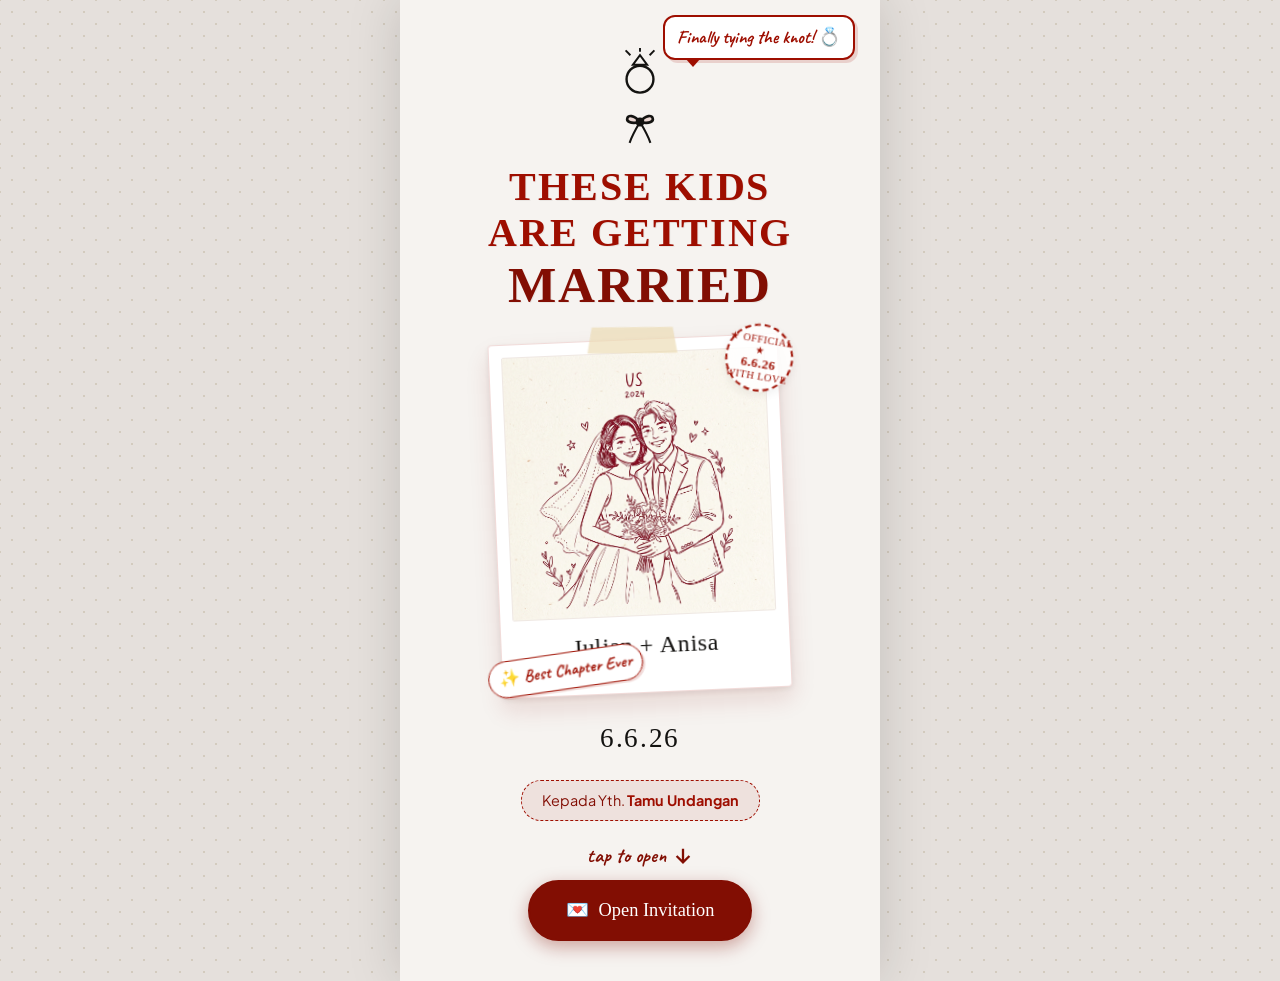
==== index.html @ 8cfd73da "feat: implement asset scraping and migration scripts to mirror canva-exported website structure" ====
<!DOCTYPE html>
<html lang="id">
<head>
  <meta charset="UTF-8">
  <meta name="viewport" content="width=device-width, initial-scale=1.0, maximum-scale=1.0, user-scalable=no">
  <title>Julian & Anisa Wedding Invitation — 6.6.26</title>
  
  <!-- Open Graph Meta Tags -->
  <meta property="og:title" content="Julian + Anisa Wedding Invitation">
  <meta property="og:description" content="these kids are getting MARRIED — 6.6.26">
  <meta property="og:image" content="assets/images/og_banner.jpg">
  <meta property="og:type" content="website">
  
  <!-- Favicon -->
  <link rel="icon" type="image/png" href="_assets/images/2f8d18e48f12d38f020db888557ed804.png">

  <!-- CSS Stylesheet -->
  <link rel="stylesheet" href="style.css">
</head>
<body>

  <!-- Confetti Canvas -->
  <canvas id="confetti-canvas"></canvas>

  <div id="app-container">
    <div class="paper-texture"></div>

    <!-- =========================================================================
         1. COVER / LOCK SCREEN SECTION
         ========================================================================= -->
    <section id="cover-section">
      <!-- Decorative Doodles with Animations -->
      <svg class="doodle-ring doodle-animated-sparkle" style="top: 20px; left: 16px; width: 48px; height: 48px;" viewBox="0 0 100 100" fill="none" stroke="currentColor" stroke-width="5">
        <circle cx="50" cy="65" r="28"/>
        <polygon points="50,15 35,35 65,35" stroke-width="4" fill="none"/>
        <line x1="30" y1="15" x2="20" y2="5" stroke-width="4"/>
        <line x1="70" y1="15" x2="80" y2="5" stroke-width="4"/>
        <line x1="50" y1="8" x2="50" y2="0" stroke-width="4"/>
      </svg>

      <svg class="doodle-bow doodle-animated-float" style="top: 75px; right: 18px; width: 52px; height: 52px;" viewBox="0 0 100 100" fill="none" stroke="currentColor" stroke-width="5">
        <path d="M50 50 C25 20 10 60 50 50 C90 60 75 20 50 50 Z" fill="rgba(158,14,0,0.12)"/>
        <path d="M50 50 Q35 75 30 90 M50 50 Q65 75 70 90" stroke-width="4"/>
        <circle cx="50" cy="50" r="6" fill="currentColor"/>
      </svg>

      <!-- Cute Speech Bubble -->
      <div class="cute-speech-bubble" style="top: 15px; right: 25px;">
        Finally tying the knot! 💍
      </div>

      <div class="cover-header">
        <h1 id="cover-main-title" class="cover-tagline kinetic-title">these kids<br>are getting<br><span class="highlight">MARRIED</span></h1>
      </div>

      <!-- Polaroid Photo with Physical Drop & Stickers -->
      <div class="polaroid-container">
        <div class="washi-tape"></div>
        
        <!-- Cute Stamp Badge on Polaroid -->
        <div class="postage-stamp doodle-animated-wiggle" style="top: -10px; right: -15px; transform: rotate(12deg);">
          <span>★ OFFICIAL ★</span>
          <span style="font-size: 0.8rem; font-weight: 700;">6.6.26</span>
          <span>WITH LOVE</span>
        </div>

        <div class="polaroid-frame">
          <img src="assets/images/couple.jpg" alt="Julian and Anisa" class="polaroid-img">
          <div class="polaroid-caption kinetic-title">Julian + Anisa</div>
        </div>

        <div class="doodle-badge tilt-left" style="bottom: 8px; left: -14px;">
          <span>✨</span> Best Chapter Ever
        </div>
      </div>

      <!-- Personalized Guest Badge & Open Button -->
      <div style="display: flex; flex-direction: column; align-items: center; width: 100%; position: relative;">
        <div class="cover-date-badge kinetic-title">6.6.26</div>

        <div class="guest-pill anim-rise delay-4">
          Kepada Yth. <span id="guest-display-name" class="guest-name">Tamu Undangan</span>
        </div>

        <!-- Cute Arrow doodle pointing to Open Invitation -->
        <div class="doodle-animated-float" style="display: flex; align-items: center; gap: 6px; margin-bottom: 8px; font-family: var(--font-hand); font-size: 1.25rem; color: var(--dark-red); font-weight: 700;">
          <span>tap to open</span>
          <svg style="width: 22px; height: 22px;" viewBox="0 0 24 24" fill="none" stroke="currentColor" stroke-width="2.5">
            <path d="M12 4v14M5 12l7 7 7-7"/>
          </svg>
        </div>

        <a href="#quote-section" id="btn-open-invitation" class="btn-open-invitation anim-pop delay-5">
          <span>💌</span> Open Invitation
        </a>
      </div>
    </section>


    <!-- =========================================================================
         MAIN INVITATION CONTENT (Revealed on Open)
         ========================================================================= -->
    <main id="main-content" class="hidden">

      <!-- =======================================================================
           2. QURANIC QUOTE (AR-RUM 21) & MUSIC SECTION
           ======================================================================= -->
      <section id="quote-section">
        <!-- Cute floating love doodle -->
        <svg class="doodle-animated-float" style="width: 42px; height: 42px; margin-bottom: 0.5rem;" viewBox="0 0 100 100" fill="none" stroke="var(--primary-red)" stroke-width="4">
          <path d="M50 30 C50 15, 30 10, 20 25 C10 40, 25 60, 50 85 C75 60, 90 40, 80 25 C70 10, 50 15, 50 30 Z" fill="rgba(158,14,0,0.1)"/>
        </svg>

        <div class="section-title handwritten kinetic-title">save the date!</div>

        <div class="quote-card scroll-reveal-zoom">
          <!-- Sparkle Doodle -->
          <svg class="doodle-sparkle" style="top: -15px; right: -10px; width: 32px; height: 32px;" viewBox="0 0 100 100" fill="currentColor">
            <path d="M50 0 L58 42 L100 50 L58 58 L50 100 L42 58 L0 50 L42 42 Z"/>
          </svg>

          <!-- Cute Flower Corner Doodles -->
          <svg style="position: absolute; bottom: 8px; left: 10px; width: 28px; height: 28px; color: var(--primary-red);" viewBox="0 0 100 100" fill="none" stroke="currentColor" stroke-width="4">
            <circle cx="50" cy="50" r="15" fill="rgba(158,14,0,0.2)"/>
            <circle cx="50" cy="20" r="12" fill="none"/>
            <circle cx="50" cy="80" r="12" fill="none"/>
            <circle cx="20" cy="50" r="12" fill="none"/>
            <circle cx="80" cy="50" r="12" fill="none"/>
          </svg>

          <div class="quote-text">
            “Di antara tanda-tanda (kebesaran)-Nya ialah bahwa Dia menciptakan pasangan-pasangan untukmu dari (jenis) dirimu sendiri agar kamu cenderung dan merasa tenteram kepadanya, dan Dia menjadikan di antaramu rasa cinta dan kasih sayang. Sesungguhnya pada yang demikian itu benar-benar terdapat tanda-tanda (kebesaran Allah) bagi kaum yang berpikir.”
          </div>
          <div class="quote-surah kinetic-subtitle">— QS Ar-Rum: 21 —</div>
        </div>

        <div class="kinetic-title" style="font-family: var(--font-marker); color: var(--primary-red); font-size: 2.2rem; margin-top: 2rem;">
          Julian + Anisa
        </div>

        <!-- Interactive Music Card with Vinyl Animation -->
        <div class="music-player-card scroll-reveal">
          <div class="music-vinyl">
            <div class="vinyl-center"></div>
          </div>
          <div class="music-info">
            <div class="music-title">A Thousand Years / Wedding Song</div>
            <div class="music-subtitle kinetic-subtitle">Klik tombol untuk mendengarkan musik..</div>
            <div class="equalizer-bars">
              <div class="eq-bar"></div>
              <div class="eq-bar"></div>
              <div class="eq-bar"></div>
              <div class="eq-bar"></div>
            </div>
          </div>
          <button type="button" class="btn-music-toggle js-music-toggle" aria-label="Toggle Music">▶</button>
        </div>

        <!-- Embedded Audio Element -->
        <audio id="bg-music-audio" loop preload="auto">
          <source src="https://cdn.pixabay.com/download/audio/2022/05/27/audio_1808fbf07a.mp3?filename=acoustic-guitar-loop-f-91bpm-112028.mp3" type="audio/mpeg">
        </audio>
      </section>


      <!-- =======================================================================
           3. BRIDE & GROOM SECTION (MEMPELAI)
           ======================================================================= -->
      <section id="bride-groom-section">
        <!-- Cute Love Birds Doodle -->
        <div class="doodle-animated-float" style="display: flex; align-items: center; justify-content: center; gap: 12px; margin-bottom: 0.5rem;">
          <svg style="width: 36px; height: 36px; color: var(--primary-red);" viewBox="0 0 100 100" fill="none" stroke="currentColor" stroke-width="4">
            <path d="M10 60 C10 40, 30 30, 50 40 C70 20, 85 40, 75 60 C65 75, 30 75, 10 60 Z"/>
            <circle cx="65" cy="42" r="3" fill="currentColor"/>
            <path d="M75 45 L90 48 L75 52 Z" fill="currentColor"/>
          </svg>
          <span style="font-size: 1.4rem; color: var(--primary-red);">❤️</span>
          <svg style="width: 36px; height: 36px; color: var(--primary-red); transform: scaleX(-1);" viewBox="0 0 100 100" fill="none" stroke="currentColor" stroke-width="4">
            <path d="M10 60 C10 40, 30 30, 50 40 C70 20, 85 40, 75 60 C65 75, 30 75, 10 60 Z"/>
            <circle cx="65" cy="42" r="3" fill="currentColor"/>
            <path d="M75 45 L90 48 L75 52 Z" fill="currentColor"/>
          </svg>
        </div>

        <div class="section-title kinetic-title">Bride & Groom</div>

        <div class="couple-greeting scroll-reveal">
          <strong class="kinetic-title" style="font-size: 1.15rem; color: var(--dark-red); display: block; margin-bottom: 0.5rem;">Assalamu'alaikum Warahmatullahi Wabarakatuh</strong>
          <span class="kinetic-subtitle">Dengan memohon rahmat dan ridho Allah SWT, kami bermaksud mengundang Bapak/Ibu/Saudara/i untuk menghadiri pernikahan kami:</span>
        </div>

        <div class="couple-cards-container">
          <!-- The Bride -->
          <div class="person-card scroll-reveal-left">
            <div class="doodle-badge tilt-right" style="top: -12px; right: -8px;">
              🌸 The Bride
            </div>
            <div class="arch-frame">
              <img src="assets/images/bride.jpg" alt="Anisa - The Bride">
            </div>
            <div class="person-name kinetic-title">Anisa</div>
            <div class="person-fullname kinetic-subtitle">Anisa Rahmawati, S.Ked</div>
            <div class="person-parents kinetic-subtitle">
              Putri tercinta dari Bapak Bambang H. &amp; Ibu Siti Aminah
            </div>
          </div>

          <!-- Ampersand with Cupid Arrow Doodle -->
          <div class="couple-ampersand scroll-reveal-zoom" style="position: relative;">
            <svg class="doodle-animated-wiggle" style="position: absolute; width: 64px; height: 64px; color: var(--primary-red); opacity: 0.25;" viewBox="0 0 100 100" fill="none" stroke="currentColor" stroke-width="4">
              <path d="M20 20 L80 80 M70 80 L80 80 L80 70"/>
            </svg>
            <span>&</span>
          </div>

          <!-- The Groom -->
          <div class="person-card scroll-reveal-right">
            <div class="doodle-badge tilt-left" style="top: -12px; left: -8px;">
              🤵🏻 The Groom
            </div>
            <div class="arch-frame">
              <img src="assets/images/groom.jpg" alt="Julian - The Groom">
            </div>
            <div class="person-name kinetic-title">Julian</div>
            <div class="person-fullname kinetic-subtitle">Julian Pratama, S.T</div>
            <div class="person-parents kinetic-subtitle">
              Putra tercinta dari Bapak Hendra Wijaya &amp; Ibu Rina Marlina
            </div>
          </div>
        </div>
      </section>


      <!-- =======================================================================
           4. SAVE THE DATE & EVENTS (AKAD & RESEPSI)
           ======================================================================= -->
      <section id="events-section">
        <!-- Cute Alarm Clock Doodle -->
        <svg class="doodle-animated-wiggle" style="width: 38px; height: 38px; color: var(--primary-red); margin-bottom: 0.4rem;" viewBox="0 0 100 100" fill="none" stroke="currentColor" stroke-width="4">
          <circle cx="50" cy="55" r="35"/>
          <line x1="50" y1="55" x2="50" y2="35" stroke-width="4"/>
          <line x1="50" y1="55" x2="68" y2="55" stroke-width="4"/>
          <path d="M20 25 L35 15 M80 25 L65 15"/>
          <line x1="30" y1="90" x2="20" y2="98" stroke-width="4"/>
          <line x1="70" y1="90" x2="80" y2="98" stroke-width="4"/>
        </svg>

        <div class="section-title kinetic-title">Save The Date!</div>
        <div class="section-subtitle kinetic-subtitle">Tandai kalender Anda untuk hari bahagia kami</div>

        <!-- Hand-drawn Mini Calendar -->
        <div class="calendar-widget scroll-reveal-zoom">
          <div class="cal-day">
            <div class="cal-day-name">Jumat</div>
            <div class="cal-day-number">5</div>
            <div style="font-size: 0.75rem; color: #888;">Juni 2026</div>
          </div>
          <div class="cal-day active">
            <div class="cal-dday-tag">D-day !!</div>
            <div class="cal-day-name">Sabtu</div>
            <div class="cal-day-number">6</div>
            <div style="font-size: 0.75rem; font-weight: 700;">Juni 2026</div>
          </div>
          <div class="cal-day">
            <div class="cal-day-name">Minggu</div>
            <div class="cal-day-number">7</div>
            <div style="font-size: 0.75rem; color: #888;">Juni 2026</div>
          </div>
        </div>

        <!-- Akad Card -->
        <div class="event-card scroll-reveal">
          <div class="doodle-badge tilt-left" style="top: -10px; right: 15px;">
            💍 Ijab Qabul
          </div>
          <div class="event-type kinetic-title">Akad Nikah</div>
          <div class="event-date kinetic-subtitle">Sabtu, 6 Juni 2026</div>
          <div class="event-time">⏰ 16.00 WIB</div>
          <div class="event-venue-name kinetic-subtitle">KUA Mampang Prapatan</div>
          <div class="event-address">
            Jl. Mampang Prapatan IV No.18, RT.3/RW.5, Mampang Prpt., Kota Jakarta Selatan
          </div>
          <a href="https://maps.app.goo.gl/FqZ6fCKiS9fYgN9K7" target="_blank" rel="noopener noreferrer" class="btn-location">
            📍 Lihat Lokasi Akad
          </a>
        </div>

        <!-- Resepsi Card -->
        <div class="event-card scroll-reveal">
          <div class="doodle-badge tilt-right" style="top: -10px; left: 15px;">
            🎉 Celebration Party
          </div>
          <div class="event-type kinetic-title">Resepsi Pernikahan</div>
          <div class="event-date kinetic-subtitle">Sabtu, 6 Juni 2026</div>
          <div class="event-time">⏰ 19.00 WIB - Selesai</div>
          <div class="event-venue-name kinetic-subtitle">Kopi Kina Kemang</div>
          <div class="event-address">
            Jl. Kemang Timur No.89, RT.1/RW.3, Bangka, Kec. Mampang Prpt., Kota Jakarta Selatan, DKI Jakarta 12730
          </div>
          <a href="https://maps.app.goo.gl/FqZ6fCKiS9fYgN9K7" target="_blank" rel="noopener noreferrer" class="btn-location">
            📍 Buka di Google Maps
          </a>
        </div>

        <!-- Cute Just Married Car Doodle -->
        <div class="doodle-animated-float" style="margin: 0.5rem 0 1rem;">
          <svg style="width: 140px; height: 50px; color: var(--primary-red);" viewBox="0 0 140 50" fill="none" stroke="currentColor" stroke-width="2.5">
            <path d="M15 35 Q25 15 45 15 L85 15 Q105 15 115 35 Z" fill="rgba(158,14,0,0.08)"/>
            <path d="M10 35 L125 35 L125 40 L10 40 Z"/>
            <circle cx="35" cy="40" r="7" fill="#ffffff" stroke="currentColor" stroke-width="3"/>
            <circle cx="100" cy="40" r="7" fill="#ffffff" stroke="currentColor" stroke-width="3"/>
            <path d="M45 15 L45 35 M85 15 L85 35"/>
            <text x="65" y="30" font-size="8" font-family="sans-serif" font-weight="bold" fill="currentColor" text-anchor="middle">JUST MARRIED</text>
            <path d="M125 38 Q135 42 140 45" stroke-dasharray="2 2"/>
          </svg>
        </div>

        <!-- Add to Google Calendar -->
        <a href="https://calendar.google.com/calendar/render?action=TEMPLATE&text=Wedding+of+Julian+%26+Anisa&dates=20260606T090000Z/20260606T150000Z&details=Pernikahan+Julian+%2B+Anisa+di+Kopi+Kina+Kemang&location=Kopi+Kina+Kemang" target="_blank" rel="noopener noreferrer" class="btn-calendar scroll-reveal">
          📅 Simpan ke Google Calendar
        </a>
      </section>


      <!-- =======================================================================
           5. LOVE STORY SECTION
           ======================================================================= -->
      <section id="story-section">
        <!-- Cute Book / Diary Doodle -->
        <svg class="doodle-animated-wiggle" style="width: 38px; height: 38px; color: var(--primary-red); margin-bottom: 0.4rem;" viewBox="0 0 100 100" fill="none" stroke="currentColor" stroke-width="4">
          <path d="M50 25 C35 15 15 15 10 25 L10 80 C20 70 35 70 50 80 C65 70 80 70 90 80 L90 25 C85 15 65 15 50 25 Z" fill="rgba(158,14,0,0.08)"/>
          <line x1="50" y1="25" x2="50" y2="80"/>
        </svg>

        <div class="section-title kinetic-title">Love Story</div>
        <div class="section-subtitle kinetic-subtitle">Kisah perjalanan kami merajut rasa</div>

        <div class="story-timeline">
          <!-- Step 1 -->
          <div class="story-step scroll-reveal">
            <div class="doodle-badge tilt-left" style="top: -10px; right: 10px;">
              ☕ Chapter 1
            </div>
            <div class="story-title kinetic-title">1. Awal Pertemuan</div>
            <div class="story-body">
              Tidak ada yang benar-benar kebetulan di dunia ini. Setiap pertemuan telah diatur dengan indah, hanya menunggu waktu yang tepat untuk terjadi. Berawal dari sebuah perkenalan sederhana, tanpa banyak rencana atau harapan berlebihan, kami dipertemukan dalam cara yang tidak pernah kami duga sebelumnya.
            </div>
          </div>

          <!-- Step 2 -->
          <div class="story-step scroll-reveal">
            <div class="doodle-badge tilt-right" style="top: -10px; right: 10px;">
              🍿 Chapter 2
            </div>
            <div class="story-title kinetic-title">2. Perjalanan Bersama</div>
            <div class="story-body">
              Seiring berjalannya waktu, kebersamaan kecil yang kami lalui perlahan tumbuh menjadi sesuatu yang lebih berarti. Dalam setiap cerita, tentu ada tawa, ada juga tantangan. Namun dari situlah kami belajar untuk saling memahami, menerima, dan melengkapi satu sama lain.
            </div>
          </div>

          <!-- Step 3 -->
          <div class="story-step scroll-reveal">
            <div class="doodle-badge tilt-left" style="top: -10px; right: 10px;">
              💍 Chapter 3
            </div>
            <div class="story-title kinetic-title">3. Komitmen</div>
            <div class="story-body">
              Hingga akhirnya kami menyadari bahwa perjalanan ini bukan lagi tentang dua orang yang berjalan sendiri, melainkan tentang dua hati yang memilih untuk melangkah bersama. Dengan penuh rasa syukur dan keyakinan, kami memutuskan untuk mengikat janji suci dan memulai babak baru dalam kehidupan kami.
            </div>
          </div>
        </div>
      </section>


      <!-- =======================================================================
           6. WEDDING GIFT SECTION (AMPLOP DIGITAL)
           ======================================================================= -->
      <section id="gift-section">
        <!-- Cute Gift Box Doodle -->
        <svg class="doodle-animated-float" style="width: 42px; height: 42px; color: var(--primary-red); margin-bottom: 0.4rem;" viewBox="0 0 100 100" fill="none" stroke="currentColor" stroke-width="4">
          <rect x="20" y="45" width="60" height="45" rx="4" fill="rgba(158,14,0,0.08)"/>
          <rect x="15" y="32" width="70" height="15" rx="3" fill="rgba(158,14,0,0.15)"/>
          <line x1="50" y1="32" x2="50" y2="90" stroke-width="4"/>
          <path d="M50 32 C35 15, 20 25, 45 32 C65 25, 50 15, 50 32 Z" stroke-width="4"/>
        </svg>

        <div class="section-title kinetic-title">Wedding Gift</div>

        <div class="gift-intro kinetic-subtitle">
          Doa Restu Anda merupakan karunia yang sangat berarti bagi kami. Dan jika memberi adalah ungkapan tanda kasih, Anda dapat mengirimkan kado melalui rekening berikut:
        </div>

        <!-- Bank Card 1 (BCA) -->
        <div class="bank-card scroll-reveal">
          <div class="doodle-badge tilt-right" style="top: -10px; right: 15px;">
            <svg style="width: 14px; height: 14px; vertical-align: -2px; margin-right: 4px; display: inline-block;" viewBox="0 0 24 24" fill="none" stroke="currentColor" stroke-width="2.5" stroke-linecap="round" stroke-linejoin="round">
              <rect x="2" y="5" width="20" height="14" rx="2"></rect>
              <line x1="2" y1="10" x2="22" y2="10"></line>
            </svg>
            Digital Envelope
          </div>
          <div class="bank-logo-row">
            <div class="bank-name-badge">BCA</div>
            <div class="chip-icon"></div>
          </div>
          <div class="account-number">1122334455</div>
          <div class="account-holder kinetic-subtitle">Account name: Julian Pratama</div>
          <button type="button" class="btn-copy" data-copy="1122334455">
            <svg style="width: 15px; height: 15px; vertical-align: -2px; margin-right: 5px; display: inline-block;" viewBox="0 0 24 24" fill="none" stroke="currentColor" stroke-width="2.2" stroke-linecap="round" stroke-linejoin="round">
              <rect x="9" y="9" width="13" height="13" rx="2" ry="2"></rect>
              <path d="M5 15H4a2 2 0 0 1-2-2V4a2 2 0 0 1 2-2h9a2 2 0 0 1 2 2v1"></path>
            </svg>
            Salin Nomor Rekening
          </button>
        </div>

        <!-- Bank Card 2 (Mandiri / Bank Lain) -->
        <div class="bank-card scroll-reveal">
          <div class="doodle-badge tilt-left" style="top: -10px; right: 15px;">
            <svg style="width: 14px; height: 14px; vertical-align: -2px; margin-right: 4px; display: inline-block;" viewBox="0 0 24 24" fill="none" stroke="currentColor" stroke-width="2.5" stroke-linecap="round" stroke-linejoin="round">
              <rect x="2" y="5" width="20" height="14" rx="2"></rect>
              <line x1="2" y1="10" x2="22" y2="10"></line>
            </svg>
            Digital Envelope
          </div>
          <div class="bank-logo-row">
            <div class="bank-name-badge">MANDIRI</div>
            <div class="chip-icon"></div>
          </div>
          <div class="account-number">1122334455</div>
          <div class="account-holder kinetic-subtitle">Account name: Anisa Rahmawati</div>
          <button type="button" class="btn-copy" data-copy="1122334455">
            <svg style="width: 15px; height: 15px; vertical-align: -2px; margin-right: 5px; display: inline-block;" viewBox="0 0 24 24" fill="none" stroke="currentColor" stroke-width="2.2" stroke-linecap="round" stroke-linejoin="round">
              <rect x="9" y="9" width="13" height="13" rx="2" ry="2"></rect>
              <path d="M5 15H4a2 2 0 0 1-2-2V4a2 2 0 0 1 2-2h9a2 2 0 0 1 2 2v1"></path>
            </svg>
            Salin Nomor Rekening
          </button>
        </div>

        <!-- Physical Gift Box -->
        <div class="physical-gift-box scroll-reveal" style="position: relative;">
          <!-- Hand-drawn Cute Parcel Doodle -->
          <svg class="doodle-animated-float" style="width: 46px; height: 46px; color: var(--accent-green); margin-bottom: 0.4rem;" viewBox="0 0 100 100" fill="none" stroke="currentColor" stroke-width="4" stroke-linecap="round" stroke-linejoin="round">
            <rect x="22" y="42" width="56" height="46" rx="6" fill="rgba(76, 88, 58, 0.08)"/>
            <rect x="16" y="30" width="68" height="15" rx="4" fill="rgba(76, 88, 58, 0.16)"/>
            <line x1="50" y1="30" x2="50" y2="88" stroke-width="4"/>
            <path d="M50 30 C34 12, 18 22, 46 30 C66 22, 50 12, 50 30 Z" fill="rgba(76, 88, 58, 0.22)" stroke-width="4"/>
          </svg>

          <div class="physical-gift-title kinetic-title">
            <svg style="width: 20px; height: 20px; vertical-align: -3px; margin-right: 4px; display: inline-block;" viewBox="0 0 24 24" fill="none" stroke="currentColor" stroke-width="2.2" stroke-linecap="round" stroke-linejoin="round">
              <rect x="3" y="8" width="18" height="13" rx="2"></rect>
              <path d="M12 8v13"></path>
              <path d="M3 12h18"></path>
              <path d="M12 8c-2.5-3-6-2-4 1 2 2 4 1 4 1z"></path>
              <path d="M12 8c2.5-3 6-2 4 1-2 2-4 1-4 1z"></path>
            </svg>
            Kado Fisik
          </div>

          <p class="kinetic-subtitle" style="font-size: 0.9rem; color: var(--text-main); margin-bottom: 0.6rem; text-align: center;">
            Dan bisa mengirimkan hadiah dalam bentuk fisik melalui konfirmasi ke nomor berikut:
          </p>

          <a href="https://wa.me/6281234567890?text=Halo%20Julian%20%26%20Anisa,%20saya%20ingin%20mengirimkan%20kado%20fisik%20pernikahan" target="_blank" rel="noopener noreferrer" class="btn-whatsapp">
            <svg style="width: 20px; height: 20px; flex-shrink: 0; fill: currentColor;" viewBox="0 0 24 24">
              <path d="M.057 24l1.687-6.163c-1.041-1.804-1.588-3.849-1.587-5.946.003-6.556 5.338-11.891 11.893-11.891 3.181.001 6.167 1.24 8.413 3.488 2.245 2.248 3.481 5.236 3.48 8.414-.003 6.557-5.338 11.892-11.893 11.892-1.99-.001-3.951-.5-5.688-1.448l-6.305 1.654zm6.597-3.807c1.676.995 3.276 1.591 5.392 1.592 5.448 0 9.886-4.434 9.889-9.885.002-5.462-4.415-9.89-9.881-9.892-5.452 0-9.887 4.434-9.889 9.884-.001 2.225.651 3.891 1.746 5.634l-.999 3.648 3.742-.981zm11.387-5.464c-.074-.124-.272-.198-.57-.347-.297-.149-1.758-.868-2.031-.967-.272-.099-.47-.149-.669.149-.198.297-.768.967-.941 1.165-.173.198-.347.223-.644.074-.297-.149-1.255-.462-2.39-1.475-.883-.788-1.48-1.761-1.653-2.059-.173-.297-.018-.458.13-.606.134-.133.297-.347.446-.521.151-.172.2-.296.3-.495.099-.198.05-.372-.025-.521-.075-.148-.669-1.611-.916-2.206-.242-.579-.487-.501-.669-.51l-.57-.01c-.198 0-.52.074-.792.372s-1.04 1.016-1.04 2.479 1.065 2.876 1.213 3.074c.149.198 2.095 3.2 5.076 4.487.709.306 1.263.489 1.694.626.712.226 1.36.194 1.872.118.571-.085 1.758-.719 2.006-1.413.248-.695.248-1.29.173-1.414z"/>
            </svg>
            Konfirmasi via WhatsApp
          </a>
        </div>
      </section>


      <!-- =======================================================================
           7. RSVP & GUESTBOOK (UCAPAN DAN KEHADIRAN)
           ======================================================================= -->
      <section id="rsvp-section">
        <!-- Cute Pencil Doodle -->
        <svg class="doodle-animated-wiggle" style="width: 36px; height: 36px; color: var(--primary-red); margin-bottom: 0.4rem;" viewBox="0 0 100 100" fill="none" stroke="currentColor" stroke-width="4">
          <path d="M20 80 L25 55 L70 10 L90 30 L45 75 Z" fill="rgba(158,14,0,0.08)"/>
          <polygon points="20,80 15,85 25,85" fill="currentColor"/>
        </svg>

        <div class="section-title kinetic-title">Ucapan & Kehadiran</div>
        <div class="section-subtitle kinetic-subtitle">Berikan doa dan ucapan terbaik untuk kami</div>

        <div class="guestbook-card scroll-reveal">
          <form id="rsvp-form">
            <div class="form-group">
              <label for="rsvp-name" class="form-label">Nama Anda</label>
              <input type="text" id="rsvp-name" class="form-input" placeholder="Contoh: Sarah & Dimas" required>
            </div>

            <div class="form-group">
              <label class="form-label">Konfirmasi Kehadiran</label>
              <div class="radio-pills">
                <input type="radio" name="attendance" id="att-yes" value="Hadir" class="radio-pill-input" checked>
                <label for="att-yes" class="radio-pill-label">✓ Hadir</label>

                <input type="radio" name="attendance" id="att-maybe" value="Masih Ragu" class="radio-pill-input">
                <label for="att-maybe" class="radio-pill-label">? Masih Ragu</label>

                <input type="radio" name="attendance" id="att-no" value="Tidak Hadir" class="radio-pill-input">
                <label for="att-no" class="radio-pill-label">✕ Berhalangan</label>
              </div>
            </div>

            <div class="form-group">
              <label for="rsvp-guests" class="form-label">Jumlah Tamu</label>
              <select id="rsvp-guests" class="form-select">
                <option value="1">1 Orang</option>
                <option value="2">2 Orang</option>
              </select>
            </div>

            <div class="form-group">
              <label for="rsvp-message" class="form-label">Ucapan & Doa</label>
              <textarea id="rsvp-message" class="form-textarea" placeholder="Tuliskan ucapan dan doa terbaik Anda..." required></textarea>
            </div>

            <button type="submit" class="btn-submit-wish">
              💌 Kirim Ucapan & RSVP
            </button>
          </form>

          <!-- Wishes Feed -->
          <div class="wishes-feed-container">
            <div class="wishes-feed-header">
              <span class="kinetic-title">Buku Tamu & Ucapan</span>
              <span id="wishes-count" style="font-size: 0.95rem; color: var(--primary-red); font-weight: 700;"></span>
            </div>
            <div id="wishes-list" class="wishes-feed-list">
              <!-- Rendered via JavaScript -->
            </div>
          </div>
        </div>
      </section>


      <!-- =======================================================================
           8. COUNTDOWN & CLOSING SECTION
           ======================================================================= -->
      <section id="closing-section">
        <!-- Cute 3-Tier Wedding Cake Doodle -->
        <div class="doodle-animated-float" style="margin-bottom: 0.5rem;">
          <svg style="width: 58px; height: 58px; color: var(--primary-red);" viewBox="0 0 100 100" fill="none" stroke="currentColor" stroke-width="3.5">
            <!-- Candles / Heart on Top -->
            <path d="M50 15 C45 8, 38 12, 50 20 C62 12, 55 8, 50 15 Z" fill="currentColor"/>
            <line x1="50" y1="20" x2="50" y2="28" stroke-width="3"/>
            <!-- Tier 1 -->
            <rect x="36" y="28" width="28" height="18" rx="3" fill="rgba(158,14,0,0.12)"/>
            <!-- Tier 2 -->
            <rect x="26" y="46" width="48" height="20" rx="4" fill="rgba(158,14,0,0.08)"/>
            <!-- Tier 3 Base -->
            <rect x="16" y="66" width="68" height="22" rx="4" fill="rgba(158,14,0,0.12)"/>
            <!-- Dotted decorations -->
            <circle cx="50" cy="37" r="2" fill="currentColor"/>
            <circle cx="40" cy="56" r="2" fill="currentColor"/>
            <circle cx="50" cy="56" r="2" fill="currentColor"/>
            <circle cx="60" cy="56" r="2" fill="currentColor"/>
          </svg>
        </div>

        <div class="section-title kinetic-title">Our Big Day Awaits</div>
        <div class="section-subtitle kinetic-subtitle">Menuju ikatan janji suci kami</div>

        <!-- Live Countdown Grid -->
        <div class="countdown-grid scroll-reveal-zoom">
          <div class="countdown-box">
            <div id="cd-days" class="countdown-num">00</div>
            <div class="countdown-label">Hari</div>
          </div>
          <div class="countdown-box">
            <div id="cd-hours" class="countdown-num">00</div>
            <div class="countdown-label">Jam</div>
          </div>
          <div class="countdown-box">
            <div id="cd-minutes" class="countdown-num">00</div>
            <div class="countdown-label">Menit</div>
          </div>
          <div class="countdown-box">
            <div id="cd-seconds" class="countdown-num">00</div>
            <div class="countdown-label">Detik</div>
          </div>
        </div>

        <div class="closing-message kinetic-title">
          see you<br>on 6.6.26
        </div>

        <div class="closing-names kinetic-title">
          Julian + Anisa
        </div>

        <!-- Cute Infinite Pinky Promise Swirl Doodle -->
        <svg class="scroll-reveal doodle-animated-float" style="width: 130px; height: 35px; margin-bottom: 1.5rem;" viewBox="0 0 130 35" fill="none" stroke="var(--primary-red)" stroke-width="2.5">
          <path d="M10 18 Q35 5 65 18 T120 18"/>
          <circle cx="65" cy="18" r="4" fill="var(--primary-red)"/>
          <path d="M65 18 C65 10, 55 10, 55 14 C55 18, 65 24, 65 24 C65 24, 75 18, 75 14 C75 10, 65 10, 65 18 Z" fill="var(--primary-red)"/>
        </svg>
      </section>

      <!-- Footer -->
      <footer>
        <p>Made with ❤️ for <strong>Julian &amp; Anisa Wedding</strong></p>
        <p style="margin-top: 4px; font-size: 0.75rem;">Hand-Drawing Gen-Z Wedding Invitation</p>
      </footer>

    </main>

    <!-- Floating Audio Button -->
    <button type="button" id="floating-music-btn" class="floating-music-btn" style="display: none;" aria-label="Toggle Music">
      🎵
    </button>
  </div>

  <!-- JavaScript -->
  <script src="app.js"></script>
</body>
</html>
---- style.css ----
/* ==========================================================================
   HAND-DRAWING GEN-Z WEDDING INVITATION THEME — ADVANCED ANIMATIONS & CUTE DOODLES
   ========================================================================== */

@import url('https://fonts.googleapis.com/css2?family=Caveat:wght@600;700&family=Covered+By+Your+Grace&family=Gochi+Hand&family=Outfit:wght@300;400;500;600;700&family=Patrick+Hand&family=Permanent+Marker&family=Playfair+Display:ital,wght@0,600;0,700;1,400&family=Plus+Jakarta+Sans:wght@400;500;600;700&display=swap');

:root {
  --bg-paper: #f6f3f0;
  --bg-card: #ffffff;
  --bg-card-soft: #faf7f5;
  --primary-red: #9e0e00;
  --dark-red: #820e03;
  --deep-red: #5a181d;
  --accent-green: #4c583a;
  --text-main: #141311;
  --text-muted: #5e5955;
  --border-doodle: #9e0e00;
  --tape-color: rgba(235, 220, 180, 0.8);
  --shadow-sketch: 4px 4px 0px rgba(130, 14, 3, 0.15);
  --shadow-card: 0 10px 30px rgba(130, 14, 3, 0.08);
  --font-doodle: 'Covered By Your Grace', cursive;
  --font-marker: 'Permanent Marker', cursive;
  --font-hand: 'Caveat', cursive;
  --font-gochi: 'Gochi Hand', cursive;
  --font-serif: 'Playfair Display', serif;
  --font-sans: 'Plus Jakarta Sans', sans-serif;
  --max-width: 480px;
}

* {
  box-sizing: border-box;
  margin: 0;
  padding: 0;
  -webkit-tap-highlight-color: transparent;
}

html {
  scroll-behavior: smooth;
  font-size: 16px;
}

body {
  background-color: #e5e0dc;
  color: var(--text-main);
  font-family: var(--font-sans);
  line-height: 1.6;
  min-height: 100vh;
  display: flex;
  justify-content: center;
  align-items: flex-start;
  position: relative;
  overflow-x: hidden;
  background-image: 
    radial-gradient(#d3cbbe 1px, transparent 1px),
    radial-gradient(#d3cbbe 1px, #e5e0dc 1px);
  background-size: 24px 24px;
  background-position: 0 0, 12px 12px;
}

/* Confetti & Particle Canvas */
#confetti-canvas {
  position: fixed;
  inset: 0;
  width: 100vw;
  height: 100vh;
  pointer-events: none;
  z-index: 99999;
}

/* Floating background hearts container */
.floating-hearts-bg {
  position: absolute;
  inset: 0;
  pointer-events: none;
  overflow: hidden;
  z-index: 1;
}

.floating-heart {
  position: absolute;
  color: rgba(158, 14, 0, 0.18);
  font-size: 1.2rem;
  animation: floatUpBg linear infinite;
}

@keyframes floatUpBg {
  0% {
    transform: translateY(100vh) rotate(0deg) scale(0.8);
    opacity: 0;
  }
  15% {
    opacity: 0.7;
  }
  85% {
    opacity: 0.7;
  }
  100% {
    transform: translateY(-10vh) rotate(360deg) scale(1.2);
    opacity: 0;
  }
}

/* ==========================================================================
   APP CONTAINER
   ========================================================================== */

#app-container {
  width: 100%;
  max-width: var(--max-width);
  min-height: 100vh;
  background-color: var(--bg-paper);
  position: relative;
  box-shadow: 0 0 50px rgba(0, 0, 0, 0.15);
  overflow: hidden;
  display: flex;
  flex-direction: column;
}

.paper-texture {
  position: absolute;
  inset: 0;
  pointer-events: none;
  opacity: 0.35;
  background-image: url("data:image/svg+xml,%3Csvg viewBox='0 0 200 200' xmlns='http://www.w3.org/2000/svg'%3E%3Cfilter id='noiseFilter'%3E%3CfeTurbulence type='fractalNoise' baseFrequency='0.8' numOctaves='3' stitchTiles='stitch'/%3E%3C/filter%3E%3Crect width='100%25' height='100%25' filter='url(%23noiseFilter)' opacity='0.08'/%3E%3C/svg%3E");
  z-index: 1;
}

/* ==========================================================================
   KINETIC TYPOGRAPHY (1-BY-1 CHAR & WORD ANIMATIONS)
   ========================================================================== */

.word-wrap {
  display: inline-block;
  white-space: nowrap;
  vertical-align: top;
}

.char-anim {
  display: inline-block;
  opacity: 0;
  transform: translateY(30px) rotate(6deg) scale(0.85);
  will-change: transform, opacity;
}

@keyframes charPopIn {
  0% {
    opacity: 0;
    transform: translateY(35px) scale(0.65) rotate(-6deg);
  }
  60% {
    opacity: 1;
    transform: translateY(-6px) scale(1.12) rotate(2deg);
  }
  100% {
    opacity: 1;
    transform: translateY(0) scale(1) rotate(0deg);
  }
}

.char-anim.pop-active {
  animation: charPopIn 0.55s cubic-bezier(0.175, 0.885, 0.32, 1.275) forwards;
}

.word-anim {
  display: inline-block;
  opacity: 0;
  transform: translateY(22px) scale(0.9);
  will-change: transform, opacity;
}

@keyframes wordPopIn {
  0% {
    opacity: 0;
    transform: translateY(22px) scale(0.85);
  }
  70% {
    opacity: 1;
    transform: translateY(-4px) scale(1.06);
  }
  100% {
    opacity: 1;
    transform: translateY(0) scale(1);
  }
}

.word-anim.pop-active {
  animation: wordPopIn 0.5s cubic-bezier(0.175, 0.885, 0.32, 1.275) forwards;
}

/* ==========================================================================
   CUTE STICKERS, BADGES & DOODLES
   ========================================================================== */

.doodle-badge {
  position: absolute;
  background: #ffffff;
  border: 1.5px solid var(--primary-red);
  color: var(--primary-red);
  padding: 4px 10px;
  border-radius: 20px;
  font-family: var(--font-hand);
  font-size: 1.05rem;
  font-weight: 700;
  box-shadow: 2px 2px 0px rgba(158, 14, 0, 0.15);
  display: inline-flex;
  align-items: center;
  gap: 4px;
  z-index: 5;
  pointer-events: none;
  white-space: nowrap;
}

.doodle-badge.tilt-left {
  transform: rotate(-6deg);
}

.doodle-badge.tilt-right {
  transform: rotate(6deg);
}

/* Cute speech bubble */
.cute-speech-bubble {
  position: absolute;
  background: #ffffff;
  border: 2px solid var(--primary-red);
  padding: 6px 12px;
  border-radius: 12px;
  font-family: var(--font-hand);
  font-size: 1.15rem;
  font-weight: 700;
  color: var(--primary-red);
  box-shadow: 3px 3px 0px rgba(158, 14, 0, 0.15);
  z-index: 6;
  white-space: nowrap;
  animation: bubbleFloat 3s ease-in-out infinite alternate;
}

.cute-speech-bubble::after {
  content: '';
  position: absolute;
  bottom: -9px;
  left: 20px;
  border-width: 9px 8px 0;
  border-style: solid;
  border-color: var(--primary-red) transparent;
  display: block;
  width: 0;
}

@keyframes bubbleFloat {
  0% { transform: translateY(0px) rotate(-2deg); }
  100% { transform: translateY(-6px) rotate(2deg); }
}

/* Stamp / Postage Seal */
.postage-stamp {
  position: absolute;
  width: 68px;
  height: 68px;
  border: 2px dashed var(--primary-red);
  border-radius: 50%;
  display: flex;
  flex-direction: column;
  align-items: center;
  justify-content: center;
  font-family: var(--font-marker);
  font-size: 0.65rem;
  color: var(--primary-red);
  text-transform: uppercase;
  letter-spacing: 0.5px;
  line-height: 1.1;
  background: rgba(255, 255, 255, 0.85);
  box-shadow: 0 4px 10px rgba(0,0,0,0.06);
  z-index: 5;
}

/* Animated cute doodles */
.doodle-animated-sparkle {
  animation: doodleTwinkle 2s infinite alternate ease-in-out;
}

@keyframes doodleTwinkle {
  0% { transform: scale(0.85) rotate(-10deg); opacity: 0.7; }
  100% { transform: scale(1.15) rotate(15deg); opacity: 1; }
}

.doodle-animated-float {
  animation: doodleFloat 3s infinite alternate ease-in-out;
}

@keyframes doodleFloat {
  0% { transform: translateY(0px) rotate(0deg); }
  50% { transform: translateY(-6px) rotate(4deg); }
  100% { transform: translateY(-12px) rotate(-3deg); }
}

.doodle-animated-wiggle {
  animation: doodleWiggle 2.5s infinite ease-in-out;
}

@keyframes doodleWiggle {
  0%, 100% { transform: rotate(0deg); }
  25% { transform: rotate(-5deg); }
  75% { transform: rotate(5deg); }
}

/* ==========================================================================
   SCROLL REVEAL CLASSES
   ========================================================================== */

.scroll-reveal {
  opacity: 0;
  transform: translateY(30px);
  transition: opacity 0.8s cubic-bezier(0.16, 1, 0.3, 1), transform 0.8s cubic-bezier(0.16, 1, 0.3, 1);
  will-change: opacity, transform;
}

.scroll-reveal.active {
  opacity: 1;
  transform: translateY(0);
}

.scroll-reveal-left {
  opacity: 0;
  transform: translateX(-40px);
  transition: opacity 0.8s cubic-bezier(0.16, 1, 0.3, 1), transform 0.8s cubic-bezier(0.16, 1, 0.3, 1);
}

.scroll-reveal-left.active {
  opacity: 1;
  transform: translateX(0);
}

.scroll-reveal-right {
  opacity: 0;
  transform: translateX(40px);
  transition: opacity 0.8s cubic-bezier(0.16, 1, 0.3, 1), transform 0.8s cubic-bezier(0.16, 1, 0.3, 1);
}

.scroll-reveal-right.active {
  opacity: 1;
  transform: translateX(0);
}

.scroll-reveal-zoom {
  opacity: 0;
  transform: scale(0.85);
  transition: opacity 0.8s cubic-bezier(0.175, 0.885, 0.32, 1.275), transform 0.8s cubic-bezier(0.175, 0.885, 0.32, 1.275);
}

.scroll-reveal-zoom.active {
  opacity: 1;
  transform: scale(1);
}

.anim-pop {
  animation: popIn 0.8s cubic-bezier(0.175, 0.885, 0.32, 1.275) forwards;
}

@keyframes popIn {
  0% { opacity: 0; transform: scale(0.7); }
  70% { transform: scale(1.05); }
  100% { opacity: 1; transform: scale(1); }
}

.anim-rise {
  animation: riseUp 0.8s cubic-bezier(0.16, 1, 0.3, 1) forwards;
}

@keyframes riseUp {
  0% { opacity: 0; transform: translateY(35px); }
  100% { opacity: 1; transform: translateY(0); }
}

.delay-1 { animation-delay: 0.15s; }
.delay-2 { animation-delay: 0.3s; }
.delay-3 { animation-delay: 0.45s; }
.delay-4 { animation-delay: 0.6s; }
.delay-5 { animation-delay: 0.75s; }

/* ==========================================================================
   1. COVER / HERO SECTION
   ========================================================================== */

#cover-section {
  min-height: 100vh;
  padding: 3rem 1.5rem 2.5rem;
  display: flex;
  flex-direction: column;
  justify-content: space-between;
  align-items: center;
  position: relative;
  background-color: var(--bg-paper);
}

.cover-header {
  position: relative;
  width: 100%;
  margin-top: 1rem;
}

.cover-tagline {
  font-family: var(--font-marker);
  font-size: 2.5rem;
  color: var(--primary-red);
  line-height: 1.15;
  text-transform: uppercase;
  letter-spacing: 2px;
  text-shadow: 1px 1px 0px rgba(0,0,0,0.05);
  min-height: 130px;
}

.cover-tagline .highlight {
  display: block;
  font-size: 3.2rem;
  color: var(--dark-red);
  position: relative;
}

/* Polaroid Photo Frame with Physical Swing Animation */
.polaroid-container {
  position: relative;
  margin: 1.5rem 0;
  transform: rotate(-2.5deg);
  transition: transform 0.5s cubic-bezier(0.175, 0.885, 0.32, 1.275);
  animation: dropPolaroid 1s cubic-bezier(0.175, 0.885, 0.32, 1.275) forwards;
}

@keyframes dropPolaroid {
  0% { opacity: 0; transform: translateY(-50px) rotate(8deg) scale(0.9); }
  70% { transform: translateY(5px) rotate(-4deg) scale(1.02); }
  100% { opacity: 1; transform: translateY(0) rotate(-2.5deg) scale(1); }
}

.polaroid-container:hover {
  transform: rotate(0deg) scale(1.03);
}

.washi-tape {
  position: absolute;
  top: -12px;
  left: 50%;
  transform: translateX(-50%) rotate(2deg);
  width: 90px;
  height: 26px;
  background: var(--tape-color);
  box-shadow: 0 1px 3px rgba(0,0,0,0.1);
  z-index: 10;
  clip-path: polygon(5% 0%, 95% 0%, 100% 100%, 0% 100%);
  opacity: 0.85;
}

.polaroid-frame {
  background: #ffffff;
  padding: 12px 12px 28px 12px;
  border-radius: 4px;
  box-shadow: 0 12px 25px rgba(130, 14, 3, 0.12), 0 2px 6px rgba(0,0,0,0.08);
  border: 1px solid rgba(158, 14, 0, 0.15);
  max-width: 290px;
  position: relative;
}

.polaroid-img {
  width: 100%;
  aspect-ratio: 1/1;
  object-fit: cover;
  border-radius: 2px;
  display: block;
  border: 1px solid #efe8e3;
  transition: transform 0.3s ease;
}

.polaroid-container:hover .polaroid-img {
  transform: scale(1.02);
}

.polaroid-caption {
  font-family: var(--font-marker);
  color: var(--text-main);
  font-size: 1.5rem;
  margin-top: 10px;
  text-align: center;
  letter-spacing: 0.5px;
}

.cover-date-badge {
  font-family: var(--font-marker);
  font-size: 1.7rem;
  color: var(--text-main);
  letter-spacing: 2px;
  margin-bottom: 1.2rem;
}

.btn-open-invitation {
  background-color: var(--dark-red);
  color: #ffffff;
  border: 2px solid var(--dark-red);
  padding: 0.85rem 2.2rem;
  border-radius: 50px;
  font-family: var(--font-marker);
  font-size: 1.15rem;
  cursor: pointer;
  box-shadow: 0 6px 18px rgba(130, 14, 3, 0.35);
  transition: all 0.3s cubic-bezier(0.175, 0.885, 0.32, 1.275);
  display: inline-flex;
  align-items: center;
  gap: 10px;
  text-decoration: none;
  animation: pulseButton 2.2s infinite ease-in-out;
}

.btn-open-invitation:hover {
  background-color: var(--primary-red);
  transform: translateY(-3px) scale(1.05);
  box-shadow: 0 10px 25px rgba(130, 14, 3, 0.5);
}

@keyframes pulseButton {
  0%, 100% { transform: scale(1); box-shadow: 0 6px 18px rgba(130, 14, 3, 0.35); }
  50% { transform: scale(1.04); box-shadow: 0 10px 24px rgba(130, 14, 3, 0.5); }
}

.guest-pill {
  background: rgba(158, 14, 0, 0.08);
  border: 1.5px dashed var(--primary-red);
  padding: 8px 20px;
  border-radius: 20px;
  font-family: var(--font-sans);
  font-size: 0.9rem;
  color: var(--dark-red);
  margin-bottom: 1.2rem;
}

.guest-name {
  font-weight: 700;
  color: var(--primary-red);
}

/* ==========================================================================
   2. SECTIONS & MAIN CONTENT
   ========================================================================== */

#main-content {
  display: block;
  width: 100%;
  position: relative;
  transition: opacity 0.8s ease;
}

#main-content.hidden {
  display: none;
  opacity: 0;
}

section {
  position: relative;
  z-index: 2;
  padding: 3.5rem 1.5rem;
  display: flex;
  flex-direction: column;
  align-items: center;
  text-align: center;
}

.section-title {
  font-family: var(--font-marker);
  color: var(--primary-red);
  font-size: 2.2rem;
  letter-spacing: 1px;
  line-height: 1.1;
  text-transform: uppercase;
  margin-bottom: 0.8rem;
  position: relative;
}

.section-title.handwritten {
  font-family: var(--font-doodle);
  font-size: 3.2rem;
  text-transform: none;
  font-weight: 700;
}

.section-subtitle {
  font-family: var(--font-hand);
  font-size: 1.45rem;
  color: var(--text-muted);
  margin-bottom: 1.5rem;
  line-height: 1.35;
}

/* Quote Card */
.quote-card {
  background: var(--bg-card);
  border: 2px solid var(--primary-red);
  border-radius: 16px;
  padding: 2.2rem 1.5rem 1.8rem;
  position: relative;
  box-shadow: var(--shadow-sketch);
  margin-top: 1rem;
  width: 100%;
  transition: transform 0.3s ease;
}

.quote-card:hover {
  transform: translateY(-2px);
}

.quote-text {
  font-size: 0.95rem;
  font-style: italic;
  color: var(--text-main);
  line-height: 1.7;
  margin-bottom: 1.2rem;
}

.quote-surah {
  font-family: var(--font-marker);
  font-size: 1.1rem;
  color: var(--dark-red);
}

/* Music Player Card with Audio Waveform */
.music-player-card {
  margin-top: 2rem;
  width: 100%;
  background: #ffffff;
  border: 2px dashed var(--primary-red);
  border-radius: 16px;
  padding: 1.2rem 1.5rem;
  display: flex;
  align-items: center;
  gap: 15px;
  box-shadow: var(--shadow-card);
  position: relative;
  overflow: hidden;
}

.music-vinyl {
  width: 56px;
  height: 56px;
  border-radius: 50%;
  background: radial-gradient(circle, #333 15%, #111 16%, #111 60%, #333 62%, #111 64%);
  border: 2px solid var(--primary-red);
  display: flex;
  align-items: center;
  justify-content: center;
  flex-shrink: 0;
  position: relative;
  transition: transform 0.4s ease;
}

.music-vinyl.spinning {
  animation: spinVinyl 3.5s linear infinite;
}

@keyframes spinVinyl {
  100% { transform: rotate(360deg); }
}

.vinyl-center {
  width: 18px;
  height: 18px;
  border-radius: 50%;
  background: var(--primary-red);
  border: 2px solid #ffffff;
}

.music-info {
  flex: 1;
  text-align: left;
}

.music-title {
  font-weight: 700;
  font-size: 0.95rem;
  color: var(--primary-red);
}

.music-subtitle {
  font-size: 0.8rem;
  color: var(--text-muted);
  font-family: var(--font-hand);
  font-size: 1.15rem;
}

.equalizer-bars {
  display: flex;
  align-items: flex-end;
  gap: 3px;
  height: 16px;
  margin-top: 4px;
}

.eq-bar {
  width: 3px;
  background: var(--primary-red);
  border-radius: 2px;
  height: 4px;
  transition: height 0.2s;
}

.music-vinyl.spinning ~ .music-info .eq-bar:nth-child(1) { animation: soundWave 0.8s ease-in-out infinite alternate; }
.music-vinyl.spinning ~ .music-info .eq-bar:nth-child(2) { animation: soundWave 1.1s ease-in-out infinite alternate 0.2s; }
.music-vinyl.spinning ~ .music-info .eq-bar:nth-child(3) { animation: soundWave 0.7s ease-in-out infinite alternate 0.4s; }
.music-vinyl.spinning ~ .music-info .eq-bar:nth-child(4) { animation: soundWave 1.3s ease-in-out infinite alternate 0.1s; }

@keyframes soundWave {
  0% { height: 3px; }
  100% { height: 16px; }
}

.btn-music-toggle {
  background: var(--primary-red);
  color: #fff;
  border: none;
  width: 42px;
  height: 42px;
  border-radius: 50%;
  display: flex;
  align-items: center;
  justify-content: center;
  cursor: pointer;
  font-size: 1rem;
  box-shadow: 0 4px 10px rgba(158, 14, 0, 0.3);
  transition: transform 0.2s, background-color 0.2s;
}

.btn-music-toggle:hover {
  transform: scale(1.12);
  background-color: var(--dark-red);
}

/* ==========================================================================
   3. BRIDE & GROOM SECTION
   ========================================================================== */

.couple-greeting {
  font-size: 0.95rem;
  color: var(--text-main);
  line-height: 1.7;
  margin-bottom: 2rem;
  max-width: 90%;
}

.couple-cards-container {
  display: flex;
  flex-direction: column;
  gap: 2rem;
  width: 100%;
}

.person-card {
  background: #ffffff;
  border: 2px solid var(--primary-red);
  border-radius: 20px;
  padding: 1.6rem 1.2rem;
  box-shadow: var(--shadow-sketch);
  display: flex;
  flex-direction: column;
  align-items: center;
  position: relative;
  transition: transform 0.4s cubic-bezier(0.175, 0.885, 0.32, 1.275), box-shadow 0.4s ease;
}

.person-card:hover {
  transform: translateY(-6px) scale(1.01);
  box-shadow: 6px 10px 0px rgba(130, 14, 3, 0.2);
}

.arch-frame {
  width: 190px;
  height: 240px;
  border-radius: 95px 95px 12px 12px;
  border: 3px solid var(--primary-red);
  padding: 6px;
  background: #faf6f3;
  margin-bottom: 1.2rem;
  position: relative;
  overflow: hidden;
  box-shadow: inset 0 0 10px rgba(130, 14, 3, 0.08);
  transition: transform 0.4s ease;
}

.person-card:hover .arch-frame {
  transform: scale(1.03);
}

.arch-frame img {
  width: 100%;
  height: 100%;
  object-fit: cover;
  border-radius: 90px 90px 8px 8px;
  display: block;
}

.person-name {
  font-family: var(--font-marker);
  font-size: 1.85rem;
  color: var(--primary-red);
  margin-bottom: 0.3rem;
  line-height: 1.2;
}

.person-fullname {
  font-family: var(--font-serif);
  font-size: 1.15rem;
  font-weight: 700;
  color: var(--text-main);
  margin-bottom: 0.5rem;
}

.person-parents {
  font-size: 0.9rem;
  color: var(--text-muted);
  line-height: 1.5;
}

.couple-ampersand {
  font-family: var(--font-doodle);
  font-size: 3.5rem;
  color: var(--primary-red);
  line-height: 0.8;
  margin: -0.5rem 0;
  display: flex;
  align-items: center;
  justify-content: center;
  gap: 15px;
}

.couple-ampersand::before,
.couple-ampersand::after {
  content: '';
  height: 2px;
  width: 50px;
  background: var(--primary-red);
}

/* ==========================================================================
   4. CALENDAR & AGENDA
   ========================================================================== */

.calendar-widget {
  display: flex;
  justify-content: center;
  gap: 12px;
  margin: 1.5rem 0 2rem;
  width: 100%;
}

.cal-day {
  flex: 1;
  max-width: 100px;
  background: #ffffff;
  border: 2px solid var(--primary-red);
  border-radius: 14px;
  padding: 0.8rem 0.5rem;
  box-shadow: var(--shadow-sketch);
  position: relative;
  transition: transform 0.3s ease;
}

.cal-day.active {
  background: var(--primary-red);
  color: #ffffff;
  transform: scale(1.08) translateY(-4px);
  box-shadow: 0 10px 20px rgba(158, 14, 0, 0.25);
  animation: ddayBounce 2.5s infinite ease-in-out;
}

@keyframes ddayBounce {
  0%, 100% { transform: scale(1.08) translateY(-4px); }
  50% { transform: scale(1.12) translateY(-7px); }
}

.cal-day-name {
  font-family: var(--font-marker);
  font-size: 0.95rem;
  color: var(--primary-red);
  text-transform: uppercase;
}

.cal-day.active .cal-day-name {
  color: #ffffff;
}

.cal-day-number {
  font-family: var(--font-marker);
  font-size: 2.2rem;
  line-height: 1.1;
  color: var(--dark-red);
}

.cal-day.active .cal-day-number {
  color: #ffffff;
}

.cal-dday-tag {
  position: absolute;
  top: -12px;
  right: -8px;
  background: #ffcc00;
  color: var(--dark-red);
  font-family: var(--font-marker);
  font-size: 0.75rem;
  padding: 2px 8px;
  border-radius: 12px;
  border: 1px solid var(--dark-red);
  transform: rotate(8deg);
  white-space: nowrap;
  animation: ddayWiggle 1.8s infinite ease-in-out;
}

@keyframes ddayWiggle {
  0%, 100% { transform: rotate(8deg) scale(1); }
  25% { transform: rotate(14deg) scale(1.1); }
  75% { transform: rotate(2deg) scale(1.05); }
}

.event-card {
  background: #ffffff;
  border: 2px solid var(--primary-red);
  border-radius: 18px;
  padding: 1.8rem 1.4rem;
  margin-bottom: 1.5rem;
  width: 100%;
  box-shadow: var(--shadow-sketch);
  text-align: center;
  position: relative;
  transition: transform 0.3s ease, box-shadow 0.3s ease;
}

.event-card:hover {
  transform: translateY(-4px);
  box-shadow: 6px 8px 0px rgba(130, 14, 3, 0.2);
}

.event-type {
  font-family: var(--font-marker);
  font-size: 1.9rem;
  color: var(--primary-red);
  margin-bottom: 0.8rem;
  text-transform: uppercase;
}

.event-date {
  font-weight: 700;
  font-size: 1.05rem;
  color: var(--dark-red);
  margin-bottom: 0.3rem;
}

.event-time {
  font-size: 1rem;
  color: var(--text-main);
  font-weight: 600;
  margin-bottom: 1rem;
  display: inline-flex;
  align-items: center;
  gap: 6px;
  background: #fdf5f2;
  padding: 4px 14px;
  border-radius: 20px;
  border: 1px solid rgba(158, 14, 0, 0.2);
}

.event-venue-name {
  font-family: var(--font-serif);
  font-size: 1.25rem;
  font-weight: 700;
  color: var(--text-main);
  margin-bottom: 0.4rem;
}

.event-address {
  font-size: 0.88rem;
  color: var(--text-muted);
  line-height: 1.5;
  margin-bottom: 1.2rem;
}

.btn-location {
  background-color: var(--primary-red);
  color: #ffffff;
  border: none;
  padding: 0.7rem 1.6rem;
  border-radius: 30px;
  font-family: var(--font-marker);
  font-size: 0.95rem;
  cursor: pointer;
  display: inline-flex;
  align-items: center;
  gap: 8px;
  text-decoration: none;
  box-shadow: 0 4px 12px rgba(158, 14, 0, 0.25);
  transition: all 0.25s cubic-bezier(0.175, 0.885, 0.32, 1.275);
}

.btn-location:hover {
  background-color: var(--dark-red);
  transform: translateY(-2px) scale(1.04);
}

/* ==========================================================================
   5. LOVE STORY TIMELINE
   ========================================================================= */

.story-timeline {
  position: relative;
  width: 100%;
  padding-left: 20px;
  margin-top: 1rem;
  text-align: left;
}

.story-timeline::before {
  content: '';
  position: absolute;
  left: 6px;
  top: 10px;
  bottom: 20px;
  width: 3px;
  background: repeating-linear-gradient(to bottom, var(--primary-red) 0, var(--primary-red) 6px, transparent 6px, transparent 12px);
}

.story-step {
  position: relative;
  margin-bottom: 2rem;
  background: #ffffff;
  border: 2px solid var(--primary-red);
  border-radius: 16px;
  padding: 1.4rem;
  box-shadow: var(--shadow-sketch);
  transition: transform 0.3s ease;
}

.story-step:hover {
  transform: translateY(-3px) scale(1.01);
}

.story-step::before {
  content: '❤️';
  position: absolute;
  left: -29px;
  top: 15px;
  font-size: 0.9rem;
  background: #ffffff;
  border-radius: 50%;
  display: flex;
  align-items: center;
  justify-content: center;
}

.story-title {
  font-family: var(--font-marker);
  font-size: 1.3rem;
  color: var(--primary-red);
  margin-bottom: 0.6rem;
}

.story-body {
  font-size: 0.92rem;
  color: var(--text-main);
  line-height: 1.65;
}

/* ==========================================================================
   6. WEDDING GIFT
   ========================================================================= */

.gift-intro {
  font-size: 0.95rem;
  color: var(--text-main);
  line-height: 1.6;
  margin-bottom: 1.8rem;
}

.bank-card {
  background: linear-gradient(135deg, #ffffff 0%, #fcf9f7 100%);
  border: 2px solid var(--primary-red);
  border-radius: 18px;
  padding: 1.5rem;
  margin-bottom: 1.2rem;
  width: 100%;
  box-shadow: var(--shadow-sketch);
  display: flex;
  flex-direction: column;
  align-items: center;
  position: relative;
  transition: transform 0.3s ease, box-shadow 0.3s ease;
}

.bank-card:hover {
  transform: translateY(-3px);
  box-shadow: 6px 8px 0px rgba(130, 14, 3, 0.2);
}

.bank-logo-row {
  display: flex;
  justify-content: space-between;
  align-items: center;
  width: 100%;
  margin-bottom: 1rem;
}

.bank-name-badge {
  font-family: var(--font-marker);
  color: var(--dark-red);
  font-size: 1.3rem;
  background: #fbf1ef;
  padding: 4px 12px;
  border-radius: 8px;
  border: 1px solid rgba(130, 14, 3, 0.2);
}

.chip-icon {
  width: 32px;
  height: 24px;
  background: #e2c044;
  border-radius: 4px;
  border: 1px solid #b89828;
}

.account-number {
  font-family: 'Courier New', Courier, monospace;
  font-size: 1.6rem;
  font-weight: 700;
  letter-spacing: 2px;
  color: var(--dark-red);
  margin-bottom: 0.3rem;
}

.account-holder {
  font-size: 0.88rem;
  color: var(--text-muted);
  margin-bottom: 1.2rem;
}

.btn-copy {
  background-color: var(--dark-red);
  color: #f5f2f0;
  border: none;
  padding: 0.6rem 1.6rem;
  border-radius: 25px;
  font-family: var(--font-marker);
  font-size: 0.9rem;
  cursor: pointer;
  display: inline-flex;
  align-items: center;
  gap: 8px;
  box-shadow: 0 4px 10px rgba(130, 14, 3, 0.25);
  transition: all 0.25s cubic-bezier(0.175, 0.885, 0.32, 1.275);
}

.btn-copy:hover {
  background-color: var(--primary-red);
  transform: scale(1.05);
}

.btn-copy:active {
  transform: scale(0.95);
}

.physical-gift-box {
  background: #ffffff;
  border: 2px dashed var(--accent-green);
  border-radius: 16px;
  padding: 1.6rem 1.4rem;
  margin-top: 1.2rem;
  width: 100%;
  display: flex;
  flex-direction: column;
  align-items: center;
  text-align: center;
  box-shadow: 0 4px 15px rgba(76, 88, 58, 0.08);
}

.physical-gift-title {
  font-weight: 700;
  color: var(--accent-green);
  font-size: 1.15rem;
  margin-bottom: 0.5rem;
  display: inline-flex;
  align-items: center;
  justify-content: center;
  gap: 6px;
}

.btn-whatsapp {
  background-color: #25d366;
  color: #ffffff;
  border: none;
  padding: 0.75rem 1.8rem;
  border-radius: 30px;
  font-family: var(--font-sans);
  font-weight: 700;
  font-size: 0.95rem;
  cursor: pointer;
  display: inline-flex;
  align-items: center;
  gap: 8px;
  text-decoration: none;
  margin-top: 0.8rem;
  box-shadow: 0 4px 12px rgba(37, 211, 102, 0.3);
  transition: transform 0.25s cubic-bezier(0.175, 0.885, 0.32, 1.275);
}

.btn-whatsapp:hover {
  transform: translateY(-3px) scale(1.04);
}

/* ==========================================================================
   7. RSVP & GUESTBOOK
   ========================================================================== */

.guestbook-card {
  background: #ffffff;
  border: 2px solid var(--primary-red);
  border-radius: 20px;
  padding: 1.8rem 1.4rem;
  width: 100%;
  box-shadow: var(--shadow-sketch);
  text-align: left;
}

.form-group {
  margin-bottom: 1.2rem;
}

.form-label {
  display: block;
  font-weight: 700;
  font-size: 0.9rem;
  color: var(--dark-red);
  margin-bottom: 0.4rem;
}

.form-input, .form-textarea, .form-select {
  width: 100%;
  padding: 0.8rem 1rem;
  border: 1.5px solid #d4c8c2;
  border-radius: 10px;
  font-family: var(--font-sans);
  font-size: 0.95rem;
  background-color: #fdfbf9;
  color: var(--text-main);
  transition: border-color 0.2s, box-shadow 0.2s;
}

.form-input:focus, .form-textarea:focus, .form-select:focus {
  outline: none;
  border-color: var(--primary-red);
  box-shadow: 0 0 0 3px rgba(158, 14, 0, 0.12);
  background-color: #ffffff;
}

.form-textarea {
  min-height: 90px;
  resize: vertical;
}

.radio-pills {
  display: flex;
  gap: 8px;
}

.radio-pill-label {
  flex: 1;
  text-align: center;
  padding: 0.6rem 0.4rem;
  border: 1.5px solid #d4c8c2;
  border-radius: 10px;
  font-size: 0.85rem;
  font-weight: 600;
  cursor: pointer;
  background: #fdfbf9;
  transition: all 0.2s cubic-bezier(0.175, 0.885, 0.32, 1.275);
}

.radio-pill-input {
  display: none;
}

.radio-pill-input:checked + .radio-pill-label {
  background: var(--primary-red);
  color: #ffffff;
  border-color: var(--primary-red);
  transform: scale(1.03);
}

.btn-submit-wish {
  width: 100%;
  background-color: var(--dark-red);
  color: #ffffff;
  border: none;
  padding: 0.85rem;
  border-radius: 12px;
  font-family: var(--font-marker);
  font-size: 1.05rem;
  cursor: pointer;
  margin-top: 0.5rem;
  box-shadow: 0 4px 12px rgba(130, 14, 3, 0.3);
  transition: all 0.25s cubic-bezier(0.175, 0.885, 0.32, 1.275);
}

.btn-submit-wish:hover {
  background-color: var(--primary-red);
  transform: translateY(-2px) scale(1.02);
}

.wishes-feed-container {
  margin-top: 2rem;
  width: 100%;
}

.wishes-feed-header {
  font-family: var(--font-marker);
  color: var(--dark-red);
  font-size: 1.2rem;
  margin-bottom: 1rem;
  display: flex;
  align-items: center;
  justify-content: space-between;
}

.wishes-feed-list {
  display: flex;
  flex-direction: column;
  gap: 12px;
  max-height: 380px;
  overflow-y: auto;
  padding-right: 4px;
}

.wishes-feed-list::-webkit-scrollbar {
  width: 5px;
}
.wishes-feed-list::-webkit-scrollbar-thumb {
  background: #d4c8c2;
  border-radius: 5px;
}

.wish-item {
  background: #ffffff;
  border: 1px solid #efe4df;
  border-left: 4px solid var(--primary-red);
  border-radius: 12px;
  padding: 1rem;
  box-shadow: 0 2px 6px rgba(0,0,0,0.04);
  animation: wishDropIn 0.5s cubic-bezier(0.175, 0.885, 0.32, 1.275) forwards;
}

@keyframes wishDropIn {
  0% { opacity: 0; transform: translateY(-15px) scale(0.95); }
  100% { opacity: 1; transform: translateY(0) scale(1); }
}

.wish-author-row {
  display: flex;
  justify-content: space-between;
  align-items: center;
  margin-bottom: 0.4rem;
}

.wish-author {
  font-weight: 700;
  color: var(--dark-red);
  font-size: 0.95rem;
}

.wish-attendance-badge {
  font-size: 0.75rem;
  padding: 2px 8px;
  border-radius: 10px;
  font-weight: 600;
}

.badge-hadir {
  background: #e6f7eb;
  color: #1b873f;
}
.badge-ragu {
  background: #fff8e6;
  color: #b38600;
}
.badge-tidak {
  background: #faeaeb;
  color: #c92a2a;
}

.wish-text {
  font-size: 0.88rem;
  color: var(--text-main);
  line-height: 1.5;
}

.wish-time {
  font-size: 0.72rem;
  color: #999;
  margin-top: 0.4rem;
}

/* ==========================================================================
   8. COUNTDOWN & CLOSING
   ========================================================================== */

.countdown-grid {
  display: grid;
  grid-template-columns: repeat(4, 1fr);
  gap: 10px;
  width: 100%;
  margin: 1.8rem 0;
}

.countdown-box {
  background: #ffffff;
  border: 2px solid var(--primary-red);
  border-radius: 14px;
  padding: 0.8rem 0.2rem;
  box-shadow: var(--shadow-sketch);
  text-align: center;
  transition: transform 0.3s ease;
}

.countdown-box:hover {
  transform: translateY(-2px);
}

.countdown-num {
  font-family: var(--font-marker);
  font-size: 1.8rem;
  color: var(--dark-red);
  line-height: 1;
}

.countdown-num.tick-pulse {
  animation: numPulse 0.4s ease-out;
}

@keyframes numPulse {
  0% { transform: scale(1); }
  50% { transform: scale(1.18); color: var(--primary-red); }
  100% { transform: scale(1); }
}

.countdown-label {
  font-size: 0.72rem;
  font-weight: 700;
  text-transform: uppercase;
  color: var(--text-muted);
  margin-top: 4px;
  letter-spacing: 0.5px;
}

.closing-message {
  font-family: var(--font-marker);
  font-size: 2.2rem;
  color: var(--primary-red);
  line-height: 1.2;
  margin: 1.5rem 0 0.5rem;
  text-transform: uppercase;
}

.closing-names {
  font-family: var(--font-doodle);
  font-size: 2.8rem;
  color: var(--text-main);
  margin-bottom: 2rem;
}

.btn-calendar {
  background-color: transparent;
  color: var(--dark-red);
  border: 2px solid var(--dark-red);
  padding: 0.75rem 1.8rem;
  border-radius: 30px;
  font-family: var(--font-marker);
  font-size: 0.95rem;
  cursor: pointer;
  display: inline-flex;
  align-items: center;
  gap: 8px;
  text-decoration: none;
  transition: all 0.25s cubic-bezier(0.175, 0.885, 0.32, 1.275);
  margin-bottom: 1.5rem;
}

.btn-calendar:hover {
  background-color: var(--dark-red);
  color: #ffffff;
  transform: translateY(-2px);
}

/* ==========================================================================
   9. FLOATING BUTTONS & TOAST
   ========================================================================== */

.floating-music-btn {
  position: fixed;
  bottom: 24px;
  right: 24px;
  width: 52px;
  height: 52px;
  border-radius: 50%;
  background: var(--dark-red);
  color: #ffffff;
  border: 3px solid #ffffff;
  box-shadow: 0 6px 20px rgba(0, 0, 0, 0.25);
  display: flex;
  align-items: center;
  justify-content: center;
  cursor: pointer;
  z-index: 999;
  transition: transform 0.3s cubic-bezier(0.175, 0.885, 0.32, 1.275);
}

.floating-music-btn:hover {
  transform: scale(1.15);
}

.floating-music-btn.playing {
  animation: pulseMusic 2.2s infinite ease-in-out;
}

@keyframes pulseMusic {
  0%, 100% { box-shadow: 0 0 0 0 rgba(158, 14, 0, 0.6); }
  50% { box-shadow: 0 0 0 14px rgba(158, 14, 0, 0); }
}

#toast-container {
  position: fixed;
  top: 24px;
  left: 50%;
  transform: translateX(-50%);
  background: #111;
  color: #ffffff;
  padding: 10px 22px;
  border-radius: 30px;
  font-size: 0.9rem;
  font-weight: 600;
  box-shadow: 0 8px 24px rgba(0,0,0,0.25);
  z-index: 100000;
  display: none;
  opacity: 0;
  transition: opacity 0.3s ease, transform 0.3s ease;
  pointer-events: none;
}

#toast-container.show {
  display: block;
  opacity: 1;
  transform: translateX(-50%) translateY(0);
}

footer {
  text-align: center;
  padding: 2rem 1rem 4rem;
  font-size: 0.8rem;
  color: #8c837b;
  border-top: 1px dashed rgba(158, 14, 0, 0.2);
  margin-top: 2rem;
  background-color: #efeae5;
}

@media (max-width: 380px) {
  .cover-tagline { font-size: 2.1rem; }
  .section-title { font-size: 1.8rem; }
  .account-number { font-size: 1.35rem; }
}
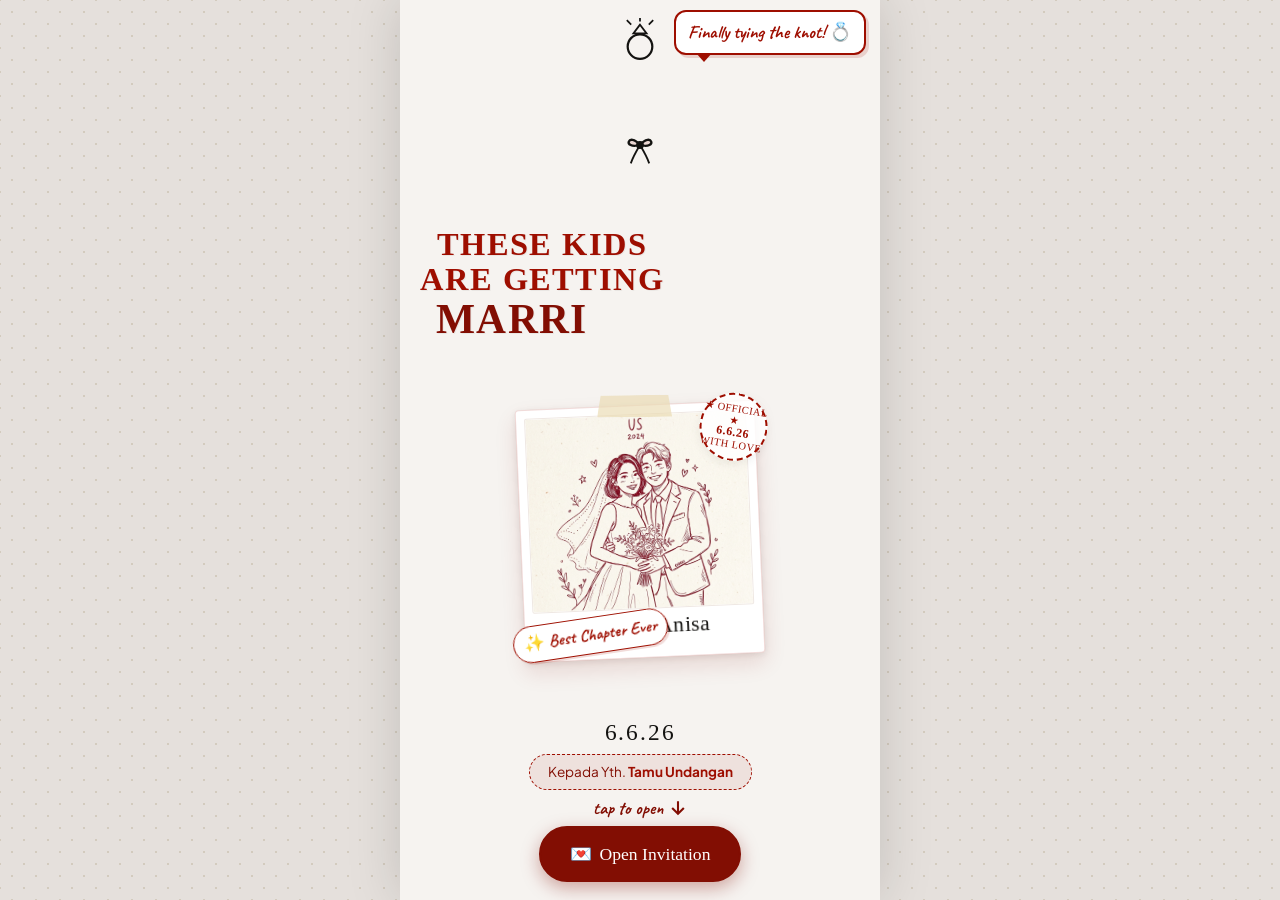
==== commit 095d5f29: "feat: improve responsiveness and implement invitation-opened state management" ====
--- a/index.html
+++ b/index.html
@@ -30,7 +30,7 @@
          ========================================================================= -->
     <section id="cover-section">
       <!-- Decorative Doodles with Animations -->
-      <svg class="doodle-ring doodle-animated-sparkle" style="top: 20px; left: 16px; width: 48px; height: 48px;" viewBox="0 0 100 100" fill="none" stroke="currentColor" stroke-width="5">
+      <svg class="doodle-ring doodle-animated-sparkle" style="top: 15px; left: 14px; width: clamp(32px, 5vw, 44px); height: clamp(32px, 5vw, 44px);" viewBox="0 0 100 100" fill="none" stroke="currentColor" stroke-width="5">
         <circle cx="50" cy="65" r="28"/>
         <polygon points="50,15 35,35 65,35" stroke-width="4" fill="none"/>
         <line x1="30" y1="15" x2="20" y2="5" stroke-width="4"/>
@@ -38,14 +38,14 @@
         <line x1="50" y1="8" x2="50" y2="0" stroke-width="4"/>
       </svg>
 
-      <svg class="doodle-bow doodle-animated-float" style="top: 75px; right: 18px; width: 52px; height: 52px;" viewBox="0 0 100 100" fill="none" stroke="currentColor" stroke-width="5">
+      <svg class="doodle-bow doodle-animated-float" style="top: clamp(60px, 10vh, 80px); right: 14px; width: clamp(34px, 5vw, 46px); height: clamp(34px, 5vw, 46px);" viewBox="0 0 100 100" fill="none" stroke="currentColor" stroke-width="5">
         <path d="M50 50 C25 20 10 60 50 50 C90 60 75 20 50 50 Z" fill="rgba(158,14,0,0.12)"/>
         <path d="M50 50 Q35 75 30 90 M50 50 Q65 75 70 90" stroke-width="4"/>
         <circle cx="50" cy="50" r="6" fill="currentColor"/>
       </svg>
 
       <!-- Cute Speech Bubble -->
-      <div class="cute-speech-bubble" style="top: 15px; right: 25px;">
+      <div class="cute-speech-bubble" style="top: 10px; right: 14px;">
         Finally tying the knot! 💍
       </div>
 
@@ -58,9 +58,9 @@
         <div class="washi-tape"></div>
         
         <!-- Cute Stamp Badge on Polaroid -->
-        <div class="postage-stamp doodle-animated-wiggle" style="top: -10px; right: -15px; transform: rotate(12deg);">
+        <div class="postage-stamp doodle-animated-wiggle" style="top: -8px; right: -12px; transform: rotate(12deg);">
           <span>★ OFFICIAL ★</span>
-          <span style="font-size: 0.8rem; font-weight: 700;">6.6.26</span>
+          <span style="font-size: 0.75rem; font-weight: 700;">6.6.26</span>
           <span>WITH LOVE</span>
         </div>
 
@@ -69,13 +69,13 @@
           <div class="polaroid-caption kinetic-title">Julian + Anisa</div>
         </div>
 
-        <div class="doodle-badge tilt-left" style="bottom: 8px; left: -14px;">
+        <div class="doodle-badge tilt-left" style="bottom: 6px; left: -12px;">
           <span>✨</span> Best Chapter Ever
         </div>
       </div>
 
       <!-- Personalized Guest Badge & Open Button -->
-      <div style="display: flex; flex-direction: column; align-items: center; width: 100%; position: relative;">
+      <div class="cover-bottom-wrapper">
         <div class="cover-date-badge kinetic-title">6.6.26</div>
 
         <div class="guest-pill anim-rise delay-4">
@@ -83,9 +83,9 @@
         </div>
 
         <!-- Cute Arrow doodle pointing to Open Invitation -->
-        <div class="doodle-animated-float" style="display: flex; align-items: center; gap: 6px; margin-bottom: 8px; font-family: var(--font-hand); font-size: 1.25rem; color: var(--dark-red); font-weight: 700;">
+        <div class="cover-tap-guide doodle-animated-float">
           <span>tap to open</span>
-          <svg style="width: 22px; height: 22px;" viewBox="0 0 24 24" fill="none" stroke="currentColor" stroke-width="2.5">
+          <svg style="width: 20px; height: 20px;" viewBox="0 0 24 24" fill="none" stroke="currentColor" stroke-width="2.5">
             <path d="M12 4v14M5 12l7 7 7-7"/>
           </svg>
         </div>
--- a/style.css
+++ b/style.css
@@ -45,6 +45,7 @@
   font-family: var(--font-sans);
   line-height: 1.6;
   min-height: 100vh;
+  min-height: 100dvh;
   display: flex;
   justify-content: center;
   align-items: flex-start;
@@ -55,6 +56,13 @@
     radial-gradient(#d3cbbe 1px, #e5e0dc 1px);
   background-size: 24px 24px;
   background-position: 0 0, 12px 12px;
+}
+
+body:not(.invitation-opened) {
+  overflow: hidden;
+  height: 100vh;
+  height: 100dvh;
+  max-height: 100dvh;
 }
 
 /* Confetti & Particle Canvas */
@@ -383,36 +391,44 @@
    ========================================================================== */
 
 #cover-section {
-  min-height: 100vh;
-  padding: 3rem 1.5rem 2.5rem;
+  height: 100vh;
+  height: 100dvh;
+  max-height: 100dvh;
+  padding: clamp(0.75rem, 2vh, 1.25rem) 1.25rem clamp(0.75rem, 2vh, 1.25rem);
   display: flex;
   flex-direction: column;
   justify-content: space-between;
   align-items: center;
   position: relative;
   background-color: var(--bg-paper);
+  box-sizing: border-box;
+  overflow: hidden;
+  flex-shrink: 0;
 }
 
 .cover-header {
   position: relative;
   width: 100%;
-  margin-top: 1rem;
+  margin-top: 0;
+  display: flex;
+  flex-direction: column;
+  align-items: flex-start;
 }
 
 .cover-tagline {
   font-family: var(--font-marker);
-  font-size: 2.5rem;
+  font-size: clamp(1.4rem, 3.6vh, 2.2rem);
   color: var(--primary-red);
-  line-height: 1.15;
+  line-height: 1.08;
   text-transform: uppercase;
-  letter-spacing: 2px;
+  letter-spacing: 1.5px;
   text-shadow: 1px 1px 0px rgba(0,0,0,0.05);
-  min-height: 130px;
+  min-height: unset;
 }
 
 .cover-tagline .highlight {
   display: block;
-  font-size: 3.2rem;
+  font-size: clamp(1.8rem, 4.6vh, 2.8rem);
   color: var(--dark-red);
   position: relative;
 }
@@ -420,29 +436,33 @@
 /* Polaroid Photo Frame with Physical Swing Animation */
 .polaroid-container {
   position: relative;
-  margin: 1.5rem 0;
+  margin: 0.2rem 0;
   transform: rotate(-2.5deg);
   transition: transform 0.5s cubic-bezier(0.175, 0.885, 0.32, 1.275);
   animation: dropPolaroid 1s cubic-bezier(0.175, 0.885, 0.32, 1.275) forwards;
+  display: flex;
+  flex-direction: column;
+  align-items: center;
+  flex-shrink: 1;
 }
 
 @keyframes dropPolaroid {
-  0% { opacity: 0; transform: translateY(-50px) rotate(8deg) scale(0.9); }
-  70% { transform: translateY(5px) rotate(-4deg) scale(1.02); }
+  0% { opacity: 0; transform: translateY(-30px) rotate(8deg) scale(0.9); }
+  70% { transform: translateY(4px) rotate(-4deg) scale(1.02); }
   100% { opacity: 1; transform: translateY(0) rotate(-2.5deg) scale(1); }
 }
 
 .polaroid-container:hover {
-  transform: rotate(0deg) scale(1.03);
+  transform: rotate(0deg) scale(1.02);
 }
 
 .washi-tape {
   position: absolute;
-  top: -12px;
+  top: -10px;
   left: 50%;
   transform: translateX(-50%) rotate(2deg);
-  width: 90px;
-  height: 26px;
+  width: 75px;
+  height: 22px;
   background: var(--tape-color);
   box-shadow: 0 1px 3px rgba(0,0,0,0.1);
   z-index: 10;
@@ -452,17 +472,19 @@
 
 .polaroid-frame {
   background: #ffffff;
-  padding: 12px 12px 28px 12px;
+  padding: 8px 8px 18px 8px;
   border-radius: 4px;
-  box-shadow: 0 12px 25px rgba(130, 14, 3, 0.12), 0 2px 6px rgba(0,0,0,0.08);
+  box-shadow: 0 10px 22px rgba(130, 14, 3, 0.12), 0 2px 6px rgba(0,0,0,0.08);
   border: 1px solid rgba(158, 14, 0, 0.15);
-  max-width: 290px;
+  width: clamp(170px, 42vw, 240px);
+  max-width: 240px;
   position: relative;
 }
 
 .polaroid-img {
   width: 100%;
   aspect-ratio: 1/1;
+  max-height: clamp(130px, 26vh, 195px);
   object-fit: cover;
   border-radius: 2px;
   display: block;
@@ -477,63 +499,89 @@
 .polaroid-caption {
   font-family: var(--font-marker);
   color: var(--text-main);
-  font-size: 1.5rem;
-  margin-top: 10px;
+  font-size: clamp(1.05rem, 2.4vh, 1.35rem);
+  margin-top: 6px;
   text-align: center;
   letter-spacing: 0.5px;
+  line-height: 1.1;
+}
+
+/* Cover Bottom Wrapper */
+.cover-bottom-wrapper {
+  display: flex;
+  flex-direction: column;
+  align-items: center;
+  width: 100%;
+  position: relative;
+  gap: clamp(4px, 1vh, 8px);
 }
 
 .cover-date-badge {
   font-family: var(--font-marker);
-  font-size: 1.7rem;
+  font-size: clamp(1.2rem, 2.6vh, 1.55rem);
   color: var(--text-main);
   letter-spacing: 2px;
-  margin-bottom: 1.2rem;
+  margin-bottom: 0;
+  line-height: 1.1;
+}
+
+.guest-pill {
+  background: rgba(158, 14, 0, 0.08);
+  border: 1.5px dashed var(--primary-red);
+  padding: clamp(4px, 0.8vh, 6px) clamp(12px, 3vw, 18px);
+  border-radius: 20px;
+  font-family: var(--font-sans);
+  font-size: clamp(0.75rem, 1.6vh, 0.85rem);
+  color: var(--dark-red);
+  margin-bottom: 0;
+  white-space: nowrap;
+  text-align: center;
+}
+
+.guest-name {
+  font-weight: 700;
+  color: var(--primary-red);
+}
+
+.cover-tap-guide {
+  display: flex;
+  align-items: center;
+  gap: 5px;
+  margin-bottom: 0;
+  font-family: var(--font-hand);
+  font-size: clamp(0.95rem, 2vh, 1.15rem);
+  color: var(--dark-red);
+  font-weight: 700;
+  line-height: 1;
 }
 
 .btn-open-invitation {
   background-color: var(--dark-red);
   color: #ffffff;
   border: 2px solid var(--dark-red);
-  padding: 0.85rem 2.2rem;
+  padding: clamp(0.55rem, 1.5vh, 0.75rem) clamp(1.3rem, 4vw, 1.8rem);
   border-radius: 50px;
   font-family: var(--font-marker);
-  font-size: 1.15rem;
+  font-size: clamp(0.95rem, 2.2vh, 1.1rem);
   cursor: pointer;
   box-shadow: 0 6px 18px rgba(130, 14, 3, 0.35);
   transition: all 0.3s cubic-bezier(0.175, 0.885, 0.32, 1.275);
   display: inline-flex;
   align-items: center;
-  gap: 10px;
+  gap: 8px;
   text-decoration: none;
   animation: pulseButton 2.2s infinite ease-in-out;
 }
 
 .btn-open-invitation:hover {
   background-color: var(--primary-red);
-  transform: translateY(-3px) scale(1.05);
+  transform: translateY(-2px) scale(1.04);
   box-shadow: 0 10px 25px rgba(130, 14, 3, 0.5);
 }
 
 @keyframes pulseButton {
   0%, 100% { transform: scale(1); box-shadow: 0 6px 18px rgba(130, 14, 3, 0.35); }
-  50% { transform: scale(1.04); box-shadow: 0 10px 24px rgba(130, 14, 3, 0.5); }
-}
-
-.guest-pill {
-  background: rgba(158, 14, 0, 0.08);
-  border: 1.5px dashed var(--primary-red);
-  padding: 8px 20px;
-  border-radius: 20px;
-  font-family: var(--font-sans);
-  font-size: 0.9rem;
-  color: var(--dark-red);
-  margin-bottom: 1.2rem;
-}
-
-.guest-name {
-  font-weight: 700;
-  color: var(--primary-red);
+  50% { transform: scale(1.03); box-shadow: 0 10px 24px rgba(130, 14, 3, 0.5); }
 }
 
 /* ==========================================================================
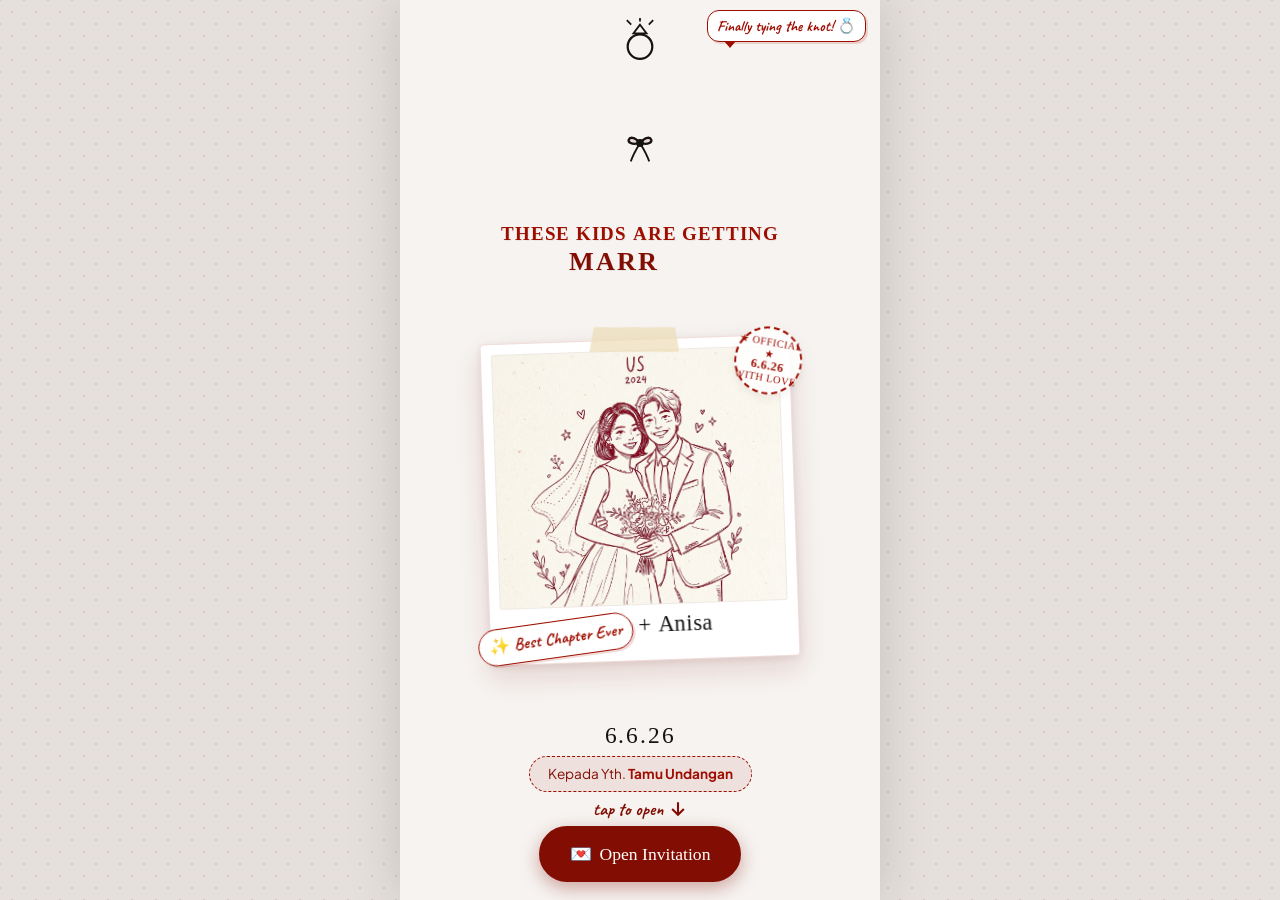
==== commit a4e43aa1: "refactor: adjust layout, typography, and element sizing to improve responsive display of the cover s" ====
--- a/index.html
+++ b/index.html
@@ -50,7 +50,7 @@
       </div>
 
       <div class="cover-header">
-        <h1 id="cover-main-title" class="cover-tagline kinetic-title">these kids<br>are getting<br><span class="highlight">MARRIED</span></h1>
+        <h1 id="cover-main-title" class="cover-tagline kinetic-title">these kids are getting<br><span class="highlight">MARRIED</span></h1>
       </div>
 
       <!-- Polaroid Photo with Physical Drop & Stickers -->
--- a/style.css
+++ b/style.css
@@ -226,18 +226,17 @@
   transform: rotate(6deg);
 }
 
-/* Cute speech bubble */
 .cute-speech-bubble {
   position: absolute;
   background: #ffffff;
-  border: 2px solid var(--primary-red);
-  padding: 6px 12px;
+  border: 1.5px solid var(--primary-red);
+  padding: 3px 9px;
   border-radius: 12px;
   font-family: var(--font-hand);
-  font-size: 1.15rem;
+  font-size: clamp(0.78rem, 1.8vh, 0.95rem);
   font-weight: 700;
   color: var(--primary-red);
-  box-shadow: 3px 3px 0px rgba(158, 14, 0, 0.15);
+  box-shadow: 2px 2px 0px rgba(158, 14, 0, 0.15);
   z-index: 6;
   white-space: nowrap;
   animation: bubbleFloat 3s ease-in-out infinite alternate;
@@ -246,9 +245,9 @@
 .cute-speech-bubble::after {
   content: '';
   position: absolute;
-  bottom: -9px;
-  left: 20px;
-  border-width: 9px 8px 0;
+  bottom: -7px;
+  left: 16px;
+  border-width: 7px 6px 0;
   border-style: solid;
   border-color: var(--primary-red) transparent;
   display: block;
@@ -412,32 +411,36 @@
   margin-top: 0;
   display: flex;
   flex-direction: column;
-  align-items: flex-start;
+  align-items: center;
+  text-align: center;
 }
 
 .cover-tagline {
   font-family: var(--font-marker);
-  font-size: clamp(1.4rem, 3.6vh, 2.2rem);
+  font-size: clamp(0.95rem, 2.1vh, 1.3rem);
   color: var(--primary-red);
-  line-height: 1.08;
+  line-height: 1.15;
   text-transform: uppercase;
-  letter-spacing: 1.5px;
+  letter-spacing: 1.2px;
   text-shadow: 1px 1px 0px rgba(0,0,0,0.05);
   min-height: unset;
+  text-align: center;
 }
 
 .cover-tagline .highlight {
   display: block;
-  font-size: clamp(1.8rem, 4.6vh, 2.8rem);
+  font-size: clamp(1.3rem, 2.9vh, 1.75rem);
   color: var(--dark-red);
   position: relative;
+  letter-spacing: 2px;
+  margin-top: 2px;
 }
 
 /* Polaroid Photo Frame with Physical Swing Animation */
 .polaroid-container {
   position: relative;
-  margin: 0.2rem 0;
-  transform: rotate(-2.5deg);
+  margin: 0.3rem 0;
+  transform: rotate(-2deg);
   transition: transform 0.5s cubic-bezier(0.175, 0.885, 0.32, 1.275);
   animation: dropPolaroid 1s cubic-bezier(0.175, 0.885, 0.32, 1.275) forwards;
   display: flex;
@@ -449,7 +452,7 @@
 @keyframes dropPolaroid {
   0% { opacity: 0; transform: translateY(-30px) rotate(8deg) scale(0.9); }
   70% { transform: translateY(4px) rotate(-4deg) scale(1.02); }
-  100% { opacity: 1; transform: translateY(0) rotate(-2.5deg) scale(1); }
+  100% { opacity: 1; transform: translateY(0) rotate(-2deg) scale(1); }
 }
 
 .polaroid-container:hover {
@@ -458,11 +461,11 @@
 
 .washi-tape {
   position: absolute;
-  top: -10px;
+  top: -12px;
   left: 50%;
   transform: translateX(-50%) rotate(2deg);
-  width: 75px;
-  height: 22px;
+  width: 90px;
+  height: 25px;
   background: var(--tape-color);
   box-shadow: 0 1px 3px rgba(0,0,0,0.1);
   z-index: 10;
@@ -472,19 +475,19 @@
 
 .polaroid-frame {
   background: #ffffff;
-  padding: 8px 8px 18px 8px;
+  padding: 10px 10px 22px 10px;
   border-radius: 4px;
-  box-shadow: 0 10px 22px rgba(130, 14, 3, 0.12), 0 2px 6px rgba(0,0,0,0.08);
+  box-shadow: 0 12px 28px rgba(130, 14, 3, 0.14), 0 2px 8px rgba(0,0,0,0.08);
   border: 1px solid rgba(158, 14, 0, 0.15);
-  width: clamp(170px, 42vw, 240px);
-  max-width: 240px;
+  width: clamp(230px, 66vw, 310px);
+  max-width: 310px;
   position: relative;
 }
 
 .polaroid-img {
   width: 100%;
   aspect-ratio: 1/1;
-  max-height: clamp(130px, 26vh, 195px);
+  max-height: clamp(175px, 35vh, 255px);
   object-fit: cover;
   border-radius: 2px;
   display: block;
@@ -499,8 +502,8 @@
 .polaroid-caption {
   font-family: var(--font-marker);
   color: var(--text-main);
-  font-size: clamp(1.05rem, 2.4vh, 1.35rem);
-  margin-top: 6px;
+  font-size: clamp(1.15rem, 2.5vh, 1.45rem);
+  margin-top: 8px;
   text-align: center;
   letter-spacing: 0.5px;
   line-height: 1.1;
@@ -513,7 +516,7 @@
   align-items: center;
   width: 100%;
   position: relative;
-  gap: clamp(4px, 1vh, 8px);
+  gap: clamp(4px, 1vh, 7px);
 }
 
 .cover-date-badge {
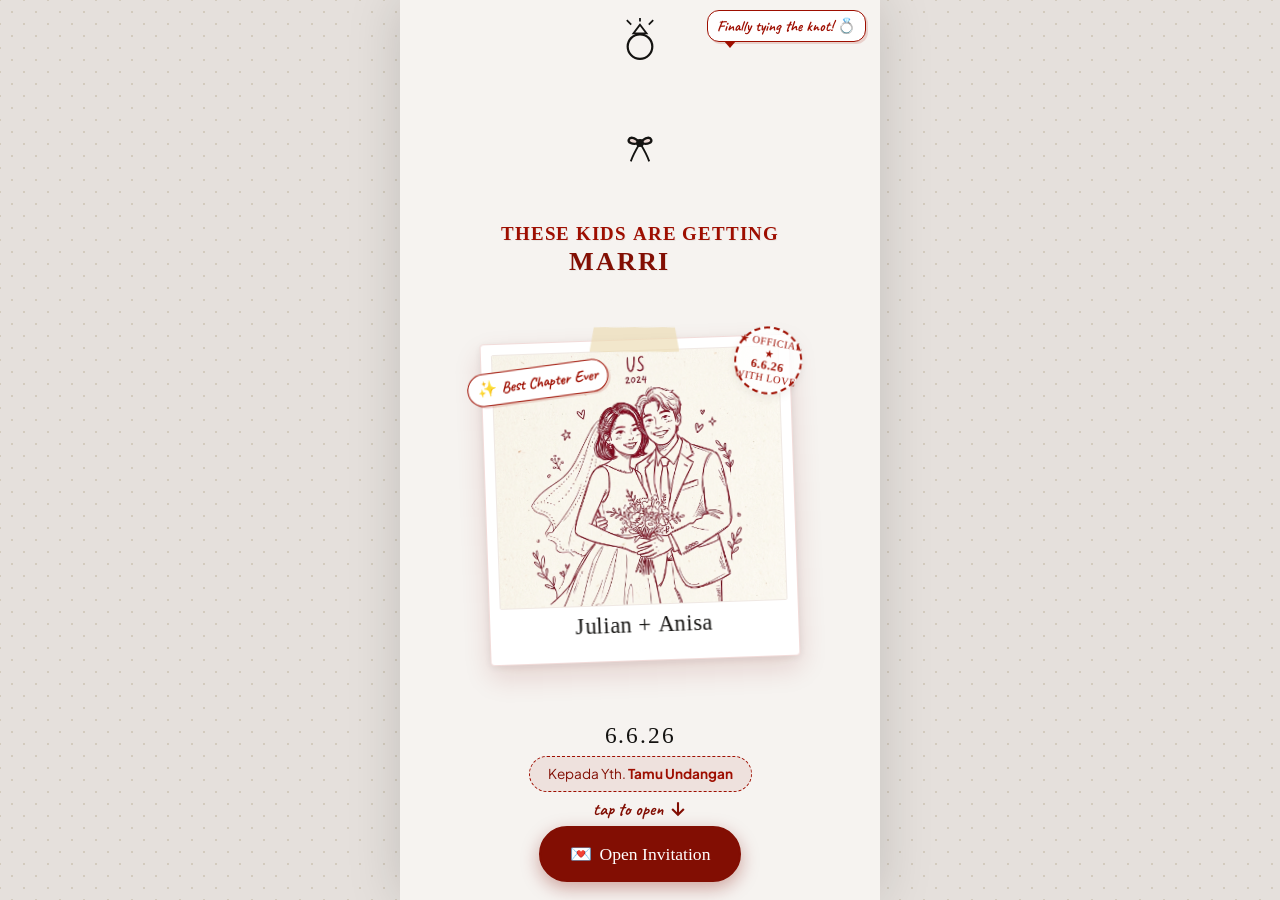
==== commit 0ec68798: "style: adjust doodle badge position and refine font size using clamp for better responsiveness" ====
--- a/index.html
+++ b/index.html
@@ -69,7 +69,7 @@
           <div class="polaroid-caption kinetic-title">Julian + Anisa</div>
         </div>
 
-        <div class="doodle-badge tilt-left" style="bottom: 6px; left: -12px;">
+        <div class="doodle-badge tilt-left" style="top: 24px; left: -14px;">
           <span>✨</span> Best Chapter Ever
         </div>
       </div>
--- a/style.css
+++ b/style.css
@@ -204,10 +204,10 @@
   background: #ffffff;
   border: 1.5px solid var(--primary-red);
   color: var(--primary-red);
-  padding: 4px 10px;
+  padding: 3px 9px;
   border-radius: 20px;
   font-family: var(--font-hand);
-  font-size: 1.05rem;
+  font-size: clamp(0.85rem, 1.8vh, 0.98rem);
   font-weight: 700;
   box-shadow: 2px 2px 0px rgba(158, 14, 0, 0.15);
   display: inline-flex;
